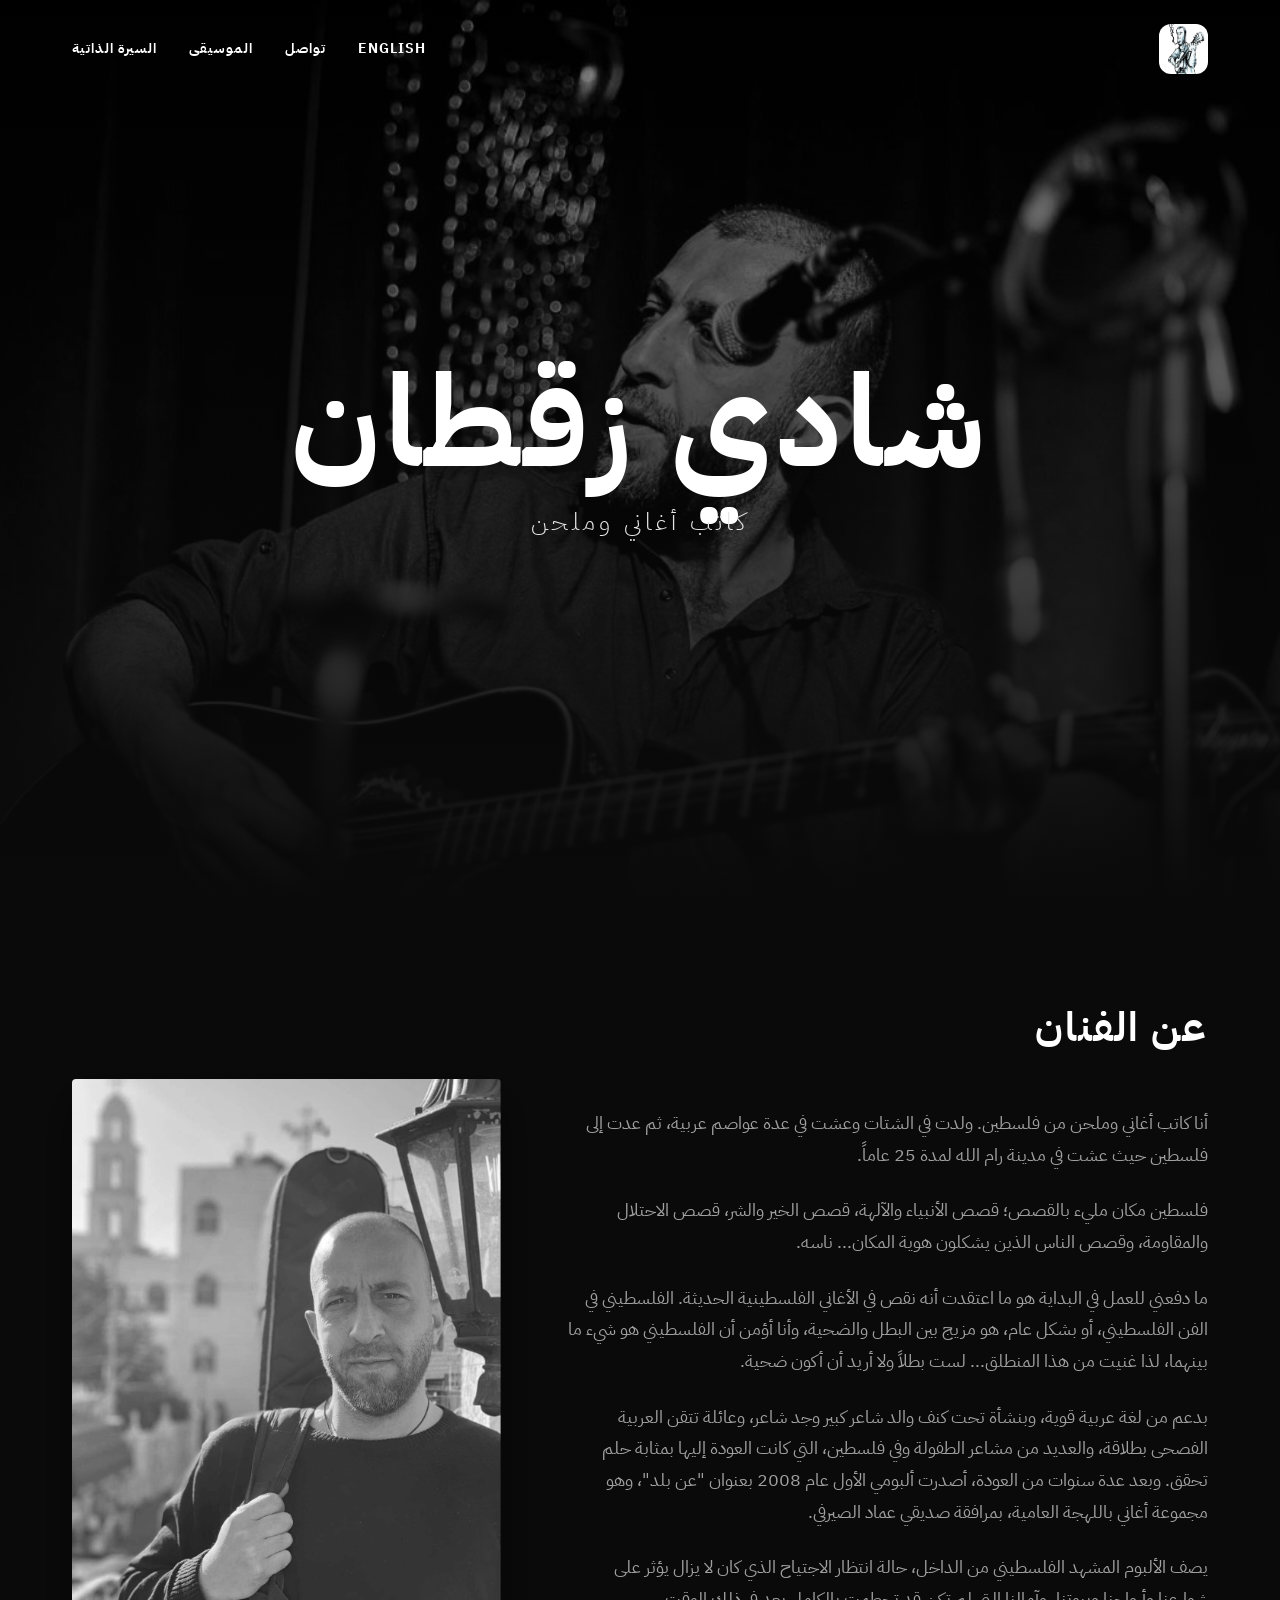
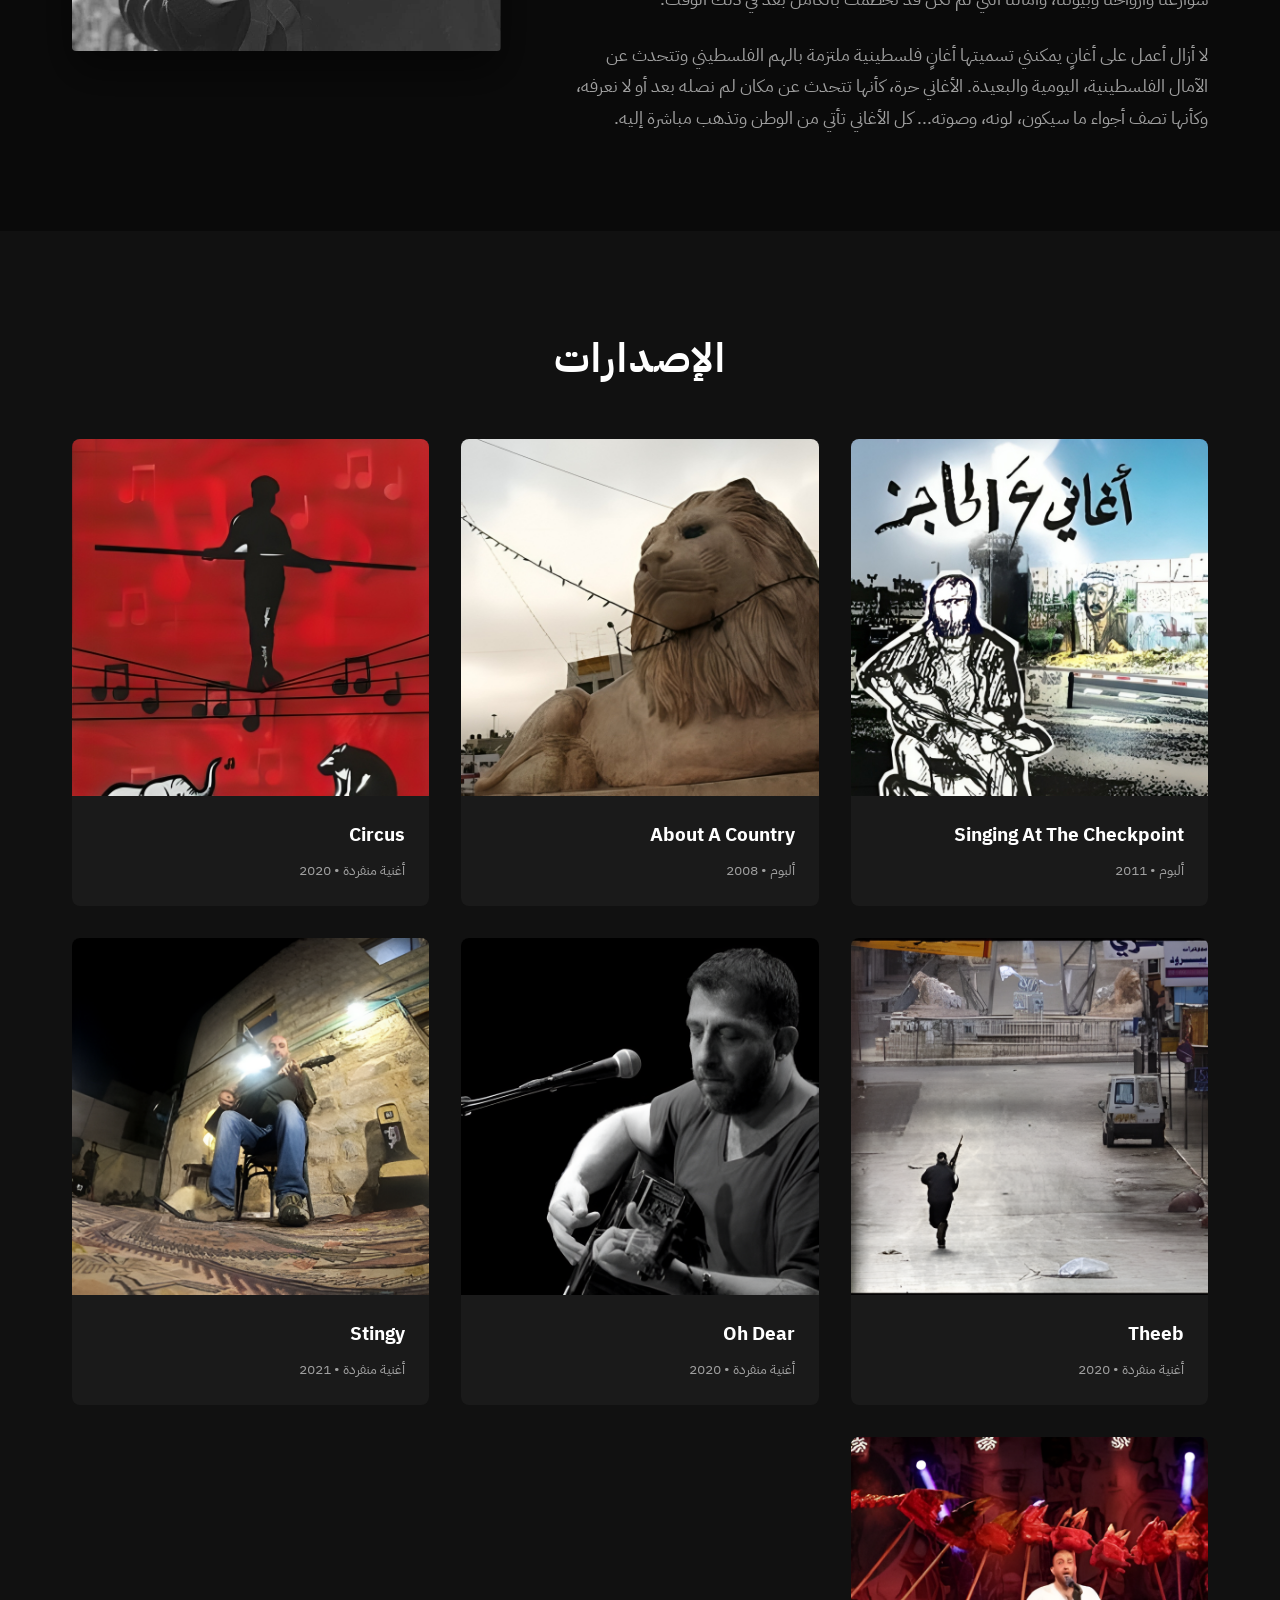
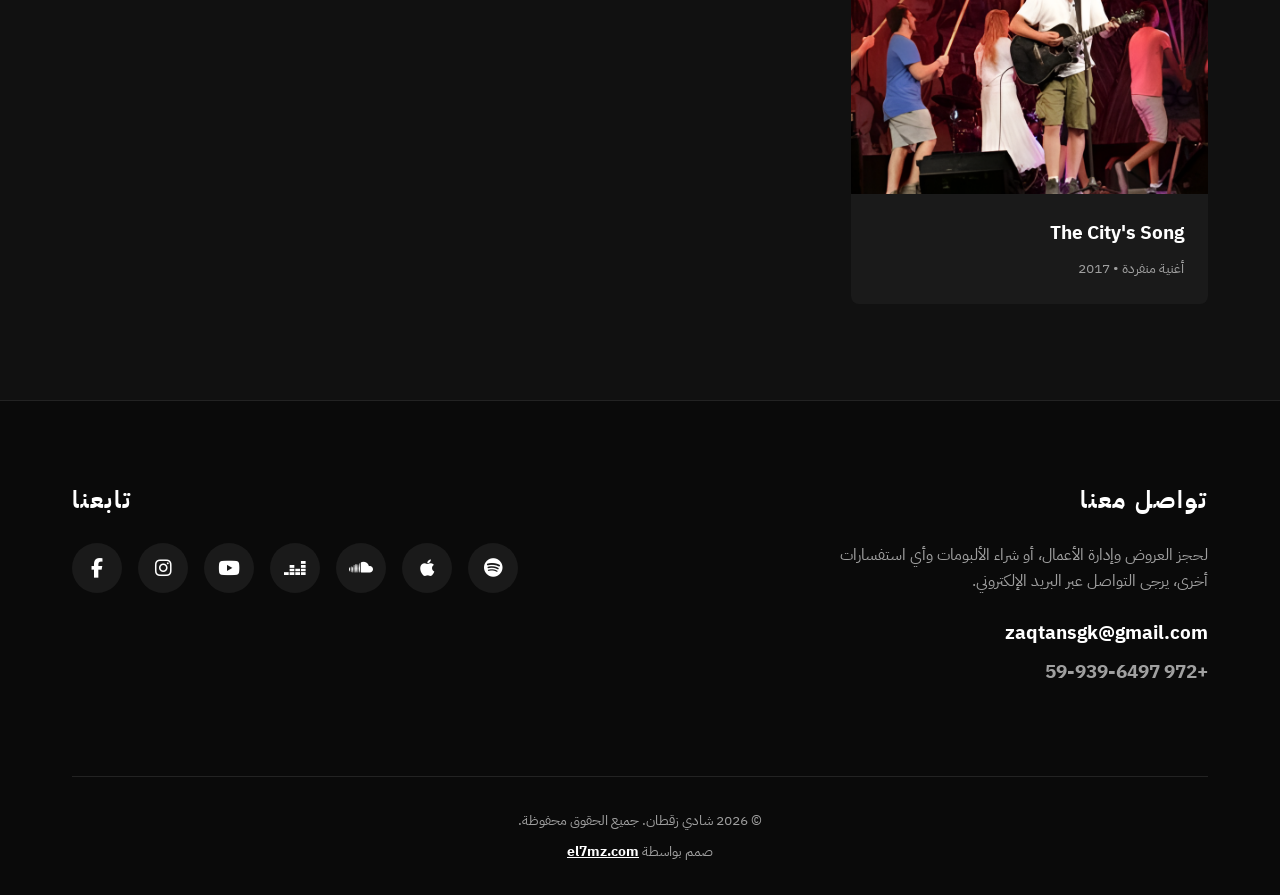
==== ar.html @ 6b315219 "Added bilingual support (Arabic/English) and RTL layout" ====
<!DOCTYPE html>
<html lang="ar" dir="rtl">
<head>
    <meta charset="UTF-8">
    <meta name="viewport" content="width=device-width, initial-scale=1.0">
    <title>شادي زقطان | الموقع الرسمي</title>
    <meta name="description" content="الموقع الرسمي للفنان شادي زقطان، كاتب أغاني وملحن فلسطيني.">
    <link rel="icon" href="./assets/faveicon.png" type="image/png">
    <link rel="stylesheet" href="./styles.css">
    <link rel="preconnect" href="https://fonts.googleapis.com">
    <link rel="preconnect" href="https://fonts.gstatic.com" crossorigin>
    <link href="https://fonts.googleapis.com/css2?family=Inter:wght@300;400;700;900&family=IBM+Plex+Sans+Arabic:wght@300;400;700&display=swap" rel="stylesheet">
    <!-- Font Awesome for Icons -->
    <link rel="stylesheet" href="https://cdnjs.cloudflare.com/ajax/libs/font-awesome/6.4.0/css/all.min.css">
</head>
<body>

    <!-- Header Navigation -->
    <header class="navbar">
        <div class="container nav-container">
            <a href="#" class="logo-link">
                <img src="./assets/Logo.png" alt="Shadi Zaqtan Logo" class="nav-logo">
            </a>
            <nav class="nav-links">
                <a href="#about">السيرة الذاتية</a>
                <a href="#music">الموسيقى</a>
                <a href="#contact">تواصل</a>
                <a href="./index.html" class="lang-switch">English</a>
            </nav>
        </div>
    </header>

    <!-- Hero Section -->
    <section class="hero" id="home">
        <div class="hero-overlay"></div>
        <div class="hero-content">
            <h1 class="hero-title animate-up">شادي زقطان</h1>
            <p class="hero-subtitle animate-up delay-1">كاتب أغاني وملحن</p>
        </div>
    </section>

    <!-- About Section -->
    <section class="about section" id="about">
        <div class="container">
            <div class="about-grid">
                <div class="about-image animate-fade">
                    <img src="./assets/portrate.jpg" alt="Shadi Zaqtan Portrait">
                </div>
                <div class="about-text animate-fade delay-1">
                    <h2 class="section-title">عن الفنان</h2>
                    <div class="bio-content">
                        <p>أنا كاتب أغاني وملحن من فلسطين. ولدت في الشتات وعشت في عدة عواصم عربية، ثم عدت إلى فلسطين حيث عشت في مدينة رام الله لمدة 25 عاماً.</p>
                        
                        <p>فلسطين مكان مليء بالقصص؛ قصص الأنبياء والآلهة، قصص الخير والشر، قصص الاحتلال والمقاومة، وقصص الناس الذين يشكلون هوية المكان... ناسه.</p>
                        
                        <p>ما دفعني للعمل في البداية هو ما اعتقدت أنه نقص في الأغاني الفلسطينية الحديثة. الفلسطيني في الفن الفلسطيني، أو بشكل عام، هو مزيج بين البطل والضحية، وأنا أؤمن أن الفلسطيني هو شيء ما بينهما، لذا غنيت من هذا المنطلق... لست بطلاً ولا أريد أن أكون ضحية.</p>
                        
                        <p>بدعم من لغة عربية قوية، وبنشأة تحت كنف والد شاعر كبير وجد شاعر، وعائلة تتقن العربية الفصحى بطلاقة، والعديد من مشاعر الطفولة وفي فلسطين، التي كانت العودة إليها بمثابة حلم تحقق. وبعد عدة سنوات من العودة، أصدرت ألبومي الأول عام 2008 بعنوان "عن بلد"، وهو مجموعة أغاني باللهجة العامية، بمرافقة صديقي عماد الصيرفي.</p>
                        
                        <p>يصف الألبوم المشهد الفلسطيني من الداخل، حالة انتظار الاجتياح الذي كان لا يزال يؤثر على شوارعنا وأرواحنا وبيوتنا، وآمالنا التي لم تكن قد تحطمت بالكامل بعد في ذلك الوقت.</p>
                        
                        <p>لا أزال أعمل على أغانٍ يمكنني تسميتها أغانٍ فلسطينية ملتزمة بالهم الفلسطيني وتتحدث عن الآمال الفلسطينية، اليومية والبعيدة. الأغاني حرة، كأنها تتحدث عن مكان لم نصله بعد أو لا نعرفه، وكأنها تصف أجواء ما سيكون، لونه، وصوته... كل الأغاني تأتي من الوطن وتذهب مباشرة إليه.</p>
                    </div>
                </div>
            </div>
        </div>
    </section>

    <!-- Music/Releases Section -->
    <section class="music section" id="music">
        <div class="container">
            <h2 class="section-title text-center animate-up">الإصدارات</h2>
            <div class="music-grid">
                
                <a href="https://open.spotify.com/album/7fcYXe69lw2JQvaqy0F3Nl" target="_blank" class="music-card animate-fade">
                    <div class="music-img-wrapper">
                        <img src="./assets/portfolio/1.png" alt="Singing At The Checkpoint">
                        <div class="music-hover"><i class="fa-brands fa-spotify"></i> استمع الآن</div>
                    </div>
                    <div class="music-info">
                        <h3>Singing At The Checkpoint</h3>
                        <p>ألبوم • 2011</p>
                    </div>
                </a>

                <a href="https://open.spotify.com/album/6dOPuN7if0WUyAfVEyD42e" target="_blank" class="music-card animate-fade">
                    <div class="music-img-wrapper">
                        <img src="./assets/portfolio/2.png" alt="About A Country">
                        <div class="music-hover"><i class="fa-brands fa-spotify"></i> استمع الآن</div>
                    </div>
                    <div class="music-info">
                        <h3>About A Country</h3>
                        <p>ألبوم • 2008</p>
                    </div>
                </a>

                <a href="https://open.spotify.com/album/09Yu0J5TY5kTnQKRHx3dSN" target="_blank" class="music-card animate-fade">
                    <div class="music-img-wrapper">
                        <img src="./assets/portfolio/3.png" alt="Circus">
                        <div class="music-hover"><i class="fa-brands fa-spotify"></i> استمع الآن</div>
                    </div>
                    <div class="music-info">
                        <h3>Circus</h3>
                        <p>أغنية منفردة • 2020</p>
                    </div>
                </a>

                <a href="https://open.spotify.com/album/1H0SWFcGEuc3KueyuD40D2" target="_blank" class="music-card animate-fade">
                    <div class="music-img-wrapper">
                        <img src="./assets/portfolio/4.png" alt="Theeb">
                        <div class="music-hover"><i class="fa-brands fa-spotify"></i> استمع الآن</div>
                    </div>
                    <div class="music-info">
                        <h3>Theeb</h3>
                        <p>أغنية منفردة • 2020</p>
                    </div>
                </a>

                <a href="https://open.spotify.com/album/4wZ1WTVVWfdAgN3WLMEc21" target="_blank" class="music-card animate-fade">
                    <div class="music-img-wrapper">
                        <img src="./assets/portfolio/5.png" alt="Oh Dear">
                        <div class="music-hover"><i class="fa-brands fa-spotify"></i> استمع الآن</div>
                    </div>
                    <div class="music-info">
                        <h3>Oh Dear</h3>
                        <p>أغنية منفردة • 2020</p>
                    </div>
                </a>

                <a href="https://open.spotify.com/album/67RVqdQgzblC2nTJIr34MA" target="_blank" class="music-card animate-fade">
                    <div class="music-img-wrapper">
                        <img src="./assets/portfolio/6.png" alt="Stingy">
                        <div class="music-hover"><i class="fa-brands fa-spotify"></i> استمع الآن</div>
                    </div>
                    <div class="music-info">
                        <h3>Stingy</h3>
                        <p>أغنية منفردة • 2021</p>
                    </div>
                </a>

                <a href="https://open.spotify.com/album/59UzP2gj1UWbbQvWpWOaKb" target="_blank" class="music-card animate-fade">
                    <div class="music-img-wrapper">
                        <img src="./assets/portfolio/7.png" alt="The City's Song">
                        <div class="music-hover"><i class="fa-brands fa-spotify"></i> استمع الآن</div>
                    </div>
                    <div class="music-info">
                        <h3>The City's Song</h3>
                        <p>أغنية منفردة • 2017</p>
                    </div>
                </a>

            </div>
        </div>
    </section>

    <!-- Footer / Contact Section -->
    <footer class="footer" id="contact">
        <div class="container">
            <div class="footer-grid">
                <div class="footer-contact">
                    <h2 class="footer-title">تواصل معنا</h2>
                    <p>لحجز العروض وإدارة الأعمال، أو شراء الألبومات وأي استفسارات أخرى، يرجى التواصل عبر البريد الإلكتروني.</p>
                    <a href="mailto:zaqtansgk@gmail.com" class="contact-email">zaqtansgk@gmail.com</a>
                    <p class="contact-phone">+972 59-939-6497</p>
                </div>
                
                <div class="footer-socials">
                    <h2 class="footer-title">تابعنا</h2>
                    <div class="social-icons">
                        <a href="https://open.spotify.com/artist/5HRVCmuBf5fJhNsuxho0Uj" target="_blank" aria-label="Spotify"><i class="fa-brands fa-spotify"></i></a>
                        <a href="https://music.apple.com/us/artist/shadi-zaqtan/896321688" target="_blank" aria-label="Apple Music"><i class="fa-brands fa-apple"></i></a>
                        <a href="https://m.soundcloud.com/shadi-zaqtan" target="_blank" aria-label="SoundCloud"><i class="fa-brands fa-soundcloud"></i></a>
                        <a href="https://www.deezer.com/en/artist/6067620?deferredFl=1&utm_campaign=artist&utm_source=google&utm_medium=organic" target="_blank" aria-label="Deezer"><i class="fa-brands fa-deezer"></i></a>
                        <a href="https://m.youtube.com/channel/UCmAO1Vs4tAex6heMWyK3Bww" target="_blank" aria-label="YouTube"><i class="fa-brands fa-youtube"></i></a>
                        <a href="https://www.instgram.com/shadizaqtan" target="_blank" aria-label="Instagram"><i class="fa-brands fa-instagram"></i></a>
                        <a href="https://www.facebook.com/zaqtans" target="_blank" aria-label="Facebook"><i class="fa-brands fa-facebook-f"></i></a>
                    </div>
                </div>
            </div>
            
            <div class="footer-bottom">
                <p>&copy; <script>document.write(new Date().getFullYear())</script> شادي زقطان. جميع الحقوق محفوظة.</p>
                <p>صمم بواسطة <a href="https://el7mz.com" target="_blank" class="el7mz-link">el7mz.com</a></p>
            </div>
        </div>
    </footer>

    <script>
        // Simple Intersection Observer for scroll animations
        const observerOptions = {
            root: null,
            rootMargin: '0px',
            threshold: 0.1
        };

        const observer = new IntersectionObserver((entries, observer) => {
            entries.forEach(entry => {
                if (entry.isIntersecting) {
                    entry.target.classList.add('visible');
                    observer.unobserve(entry.target);
                }
            });
        }, observerOptions);

        document.querySelectorAll('.animate-up, .animate-fade').forEach((el) => {
            observer.observe(el);
        });

        // Add scrolled class to navbar
        window.addEventListener('scroll', () => {
            const nav = document.querySelector('.navbar');
            if (window.scrollY > 50) {
                nav.classList.add('scrolled');
            } else {
                nav.classList.remove('scrolled');
            }
        });
    </script>
</body>
</html>
---- styles.css ----
/* Variables */
:root {
    --bg-color: #0a0a0a;
    --text-color: #ffffff;
    --text-muted: #a0a0a0;
    --accent-color: #e5e5e5;
    --font-main: 'Inter', sans-serif;
    --transition: all 0.3s cubic-bezier(0.25, 0.46, 0.45, 0.94);
}

/* Reset */
* {
    margin: 0;
    padding: 0;
    box-sizing: border-box;
}

html {
    scroll-behavior: smooth;
}

body {
    background-color: var(--bg-color);
    color: var(--text-color);
    font-family: var(--font-main);
    line-height: 1.6;
    overflow-x: hidden;
}

a {
    color: inherit;
    text-decoration: none;
    transition: var(--transition);
}

img {
    max-width: 100%;
    height: auto;
    display: block;
}

.container {
    max-width: 1200px;
    margin: 0 auto;
    padding: 0 2rem;
}

.section {
    padding: 6rem 0;
}

.section-title {
    font-size: 2.5rem;
    font-weight: 900;
    letter-spacing: 2px;
    margin-bottom: 3rem;
    text-transform: uppercase;
    position: relative;
    display: inline-block;
}

.text-center {
    text-align: center;
    display: block;
}

/* Navbar */
.navbar {
    position: fixed;
    top: 0;
    left: 0;
    width: 100%;
    padding: 1.5rem 0;
    z-index: 1000;
    transition: var(--transition);
}

.navbar.scrolled {
    background-color: rgba(10, 10, 10, 0.95);
    backdrop-filter: blur(10px);
    padding: 1rem 0;
    border-bottom: 1px solid rgba(255, 255, 255, 0.1);
}

.nav-container {
    display: flex;
    justify-content: space-between;
    align-items: center;
}

.nav-logo {
    height: 50px;
    width: auto;
    border-radius: 12px; /* curved corners per user request */
    object-fit: cover;
    transition: var(--transition);
}

.nav-logo:hover {
    transform: scale(1.05);
}

.nav-links {
    display: flex;
    gap: 2rem;
}

.nav-links a {
    font-size: 0.9rem;
    font-weight: 700;
    text-transform: uppercase;
    letter-spacing: 1px;
    position: relative;
}

.nav-links a::after {
    content: '';
    position: absolute;
    bottom: -5px;
    left: 0;
    width: 0;
    height: 2px;
    background-color: var(--text-color);
    transition: var(--transition);
}

.nav-links a:hover::after {
    width: 100%;
}

/* Hero Section */
.hero {
    height: 100vh;
    min-height: 600px;
    position: relative;
    display: flex;
    align-items: center;
    justify-content: center;
    text-align: center;
    background-image: url('./assets/Hero.jpg');
    background-size: cover;
    background-position: center;
    background-attachment: fixed;
}

.hero-overlay {
    position: absolute;
    top: 0;
    left: 0;
    width: 100%;
    height: 100%;
    background: linear-gradient(to bottom, rgba(0,0,0,0.4) 0%, rgba(10,10,10,1) 100%);
}

.hero-content {
    position: relative;
    z-index: 1;
    padding: 0 1rem;
}

.hero-title {
    font-size: clamp(3rem, 10vw, 8rem);
    font-weight: 900;
    line-height: 1;
    letter-spacing: 5px;
    margin-bottom: 1rem;
    text-transform: uppercase;
}

.hero-subtitle {
    font-size: clamp(1rem, 2vw, 1.5rem);
    font-weight: 300;
    letter-spacing: 4px;
    color: var(--accent-color);
    text-transform: uppercase;
}

/* About Section */
.about-grid {
    display: grid;
    grid-template-columns: 1fr 1.5fr;
    gap: 4rem;
    align-items: center;
}

.about-image img {
    border-radius: 4px;
    filter: grayscale(100%);
    transition: var(--transition);
    box-shadow: 0 20px 40px rgba(0,0,0,0.5);
}

.about-image:hover img {
    filter: grayscale(0%);
    transform: translateY(-10px);
}

.bio-content p {
    color: var(--text-muted);
    margin-bottom: 1.5rem;
    font-size: 1.1rem;
    line-height: 1.8;
}

.bio-content p:last-child {
    margin-bottom: 0;
}

/* Music Section */
.music {
    background-color: #111;
}

.music-grid {
    display: grid;
    grid-template-columns: repeat(auto-fill, minmax(280px, 1fr));
    gap: 2rem;
}

.music-card {
    display: block;
    background: #1a1a1a;
    border-radius: 8px;
    overflow: hidden;
    transition: var(--transition);
}

.music-card:hover {
    transform: translateY(-10px);
    box-shadow: 0 15px 30px rgba(0,0,0,0.5);
}

.music-img-wrapper {
    position: relative;
    overflow: hidden;
    aspect-ratio: 1 / 1;
}

.music-img-wrapper img {
    width: 100%;
    height: 100%;
    object-fit: cover;
    transition: transform 0.5s ease;
}

.music-card:hover .music-img-wrapper img {
    transform: scale(1.05);
}

.music-hover {
    position: absolute;
    top: 0;
    left: 0;
    width: 100%;
    height: 100%;
    background: rgba(0,0,0,0.7);
    display: flex;
    align-items: center;
    justify-content: center;
    gap: 0.5rem;
    font-size: 1.2rem;
    font-weight: 700;
    opacity: 0;
    transition: var(--transition);
}

.music-card:hover .music-hover {
    opacity: 1;
}

.music-info {
    padding: 1.5rem;
}

.music-info h3 {
    font-size: 1.2rem;
    margin-bottom: 0.5rem;
    font-weight: 700;
}

.music-info p {
    color: var(--text-muted);
    font-size: 0.9rem;
}

/* Footer Section */
.footer {
    padding: 5rem 0 2rem;
    border-top: 1px solid rgba(255,255,255,0.1);
}

.footer-grid {
    display: grid;
    grid-template-columns: 1fr 1fr;
    gap: 4rem;
    margin-bottom: 4rem;
}

.footer-title {
    font-size: 1.5rem;
    font-weight: 900;
    letter-spacing: 2px;
    margin-bottom: 1.5rem;
}

.footer-contact p {
    color: var(--text-muted);
    margin-bottom: 1.5rem;
    max-width: 400px;
}

.contact-email, .contact-phone {
    display: block;
    font-size: 1.2rem;
    font-weight: 700;
    margin-bottom: 0.5rem;
}

.contact-email:hover {
    color: var(--text-muted);
}

.social-icons {
    display: flex;
    flex-wrap: wrap;
    gap: 1rem;
}

.social-icons a {
    display: flex;
    align-items: center;
    justify-content: center;
    width: 50px;
    height: 50px;
    background: #1a1a1a;
    border-radius: 50%;
    font-size: 1.2rem;
    transition: var(--transition);
}

.social-icons a:hover {
    background: var(--text-color);
    color: var(--bg-color);
    transform: translateY(-5px);
}

.footer-bottom {
    text-align: center;
    padding-top: 2rem;
    border-top: 1px solid rgba(255,255,255,0.1);
    color: var(--text-muted);
    font-size: 0.9rem;
    display: flex;
    flex-direction: column;
    gap: 0.5rem;
}

.el7mz-link {
    color: var(--text-color);
    font-weight: 700;
    text-decoration: underline;
}

.el7mz-link:hover {
    color: var(--text-muted);
}

/* RTL Support */
html[dir="rtl"] {
    --font-main: 'IBM Plex Sans Arabic', 'Inter', sans-serif;
}

html[dir="rtl"] .nav-links {
    flex-direction: row-reverse;
}

html[dir="rtl"] .about-grid {
    grid-template-columns: 1.5fr 1fr;
}

html[dir="rtl"] .about-text {
    text-align: right;
}

html[dir="rtl"] .about-image {
    order: 2;
}

html[dir="rtl"] .footer-contact,
html[dir="rtl"] .footer-socials {
    text-align: right;
}

html[dir="rtl"] .footer-socials {
    display: flex;
    flex-direction: column;
    align-items: flex-end;
}

html[dir="rtl"] .section-title::after {
    left: auto;
    right: 0;
}

/* Animations */
.animate-up {
    opacity: 0;
    transform: translateY(30px);
    transition: opacity 0.8s ease, transform 0.8s ease;
}

.animate-up.visible {
    opacity: 1;
    transform: translateY(0);
}

.animate-fade {
    opacity: 0;
    transition: opacity 1s ease;
}

.animate-fade.visible {
    opacity: 1;
}

.delay-1 {
    transition-delay: 0.2s;
}

/* Responsive */
@media (max-width: 900px) {
    .about-grid, .footer-grid {
        grid-template-columns: 1fr;
    }
    
    html[dir="rtl"] .about-grid {
        grid-template-columns: 1fr;
    }

    .about-image {
        max-width: 400px;
        margin: 0 auto;
    }

    html[dir="rtl"] .about-image {
        order: 0;
    }
}

@media (max-width: 600px) {
    .nav-links {
        display: none; /* simple mobile fallback: hide links or implement hamburger */
    }
    
    .section {
        padding: 4rem 0;
    }
}
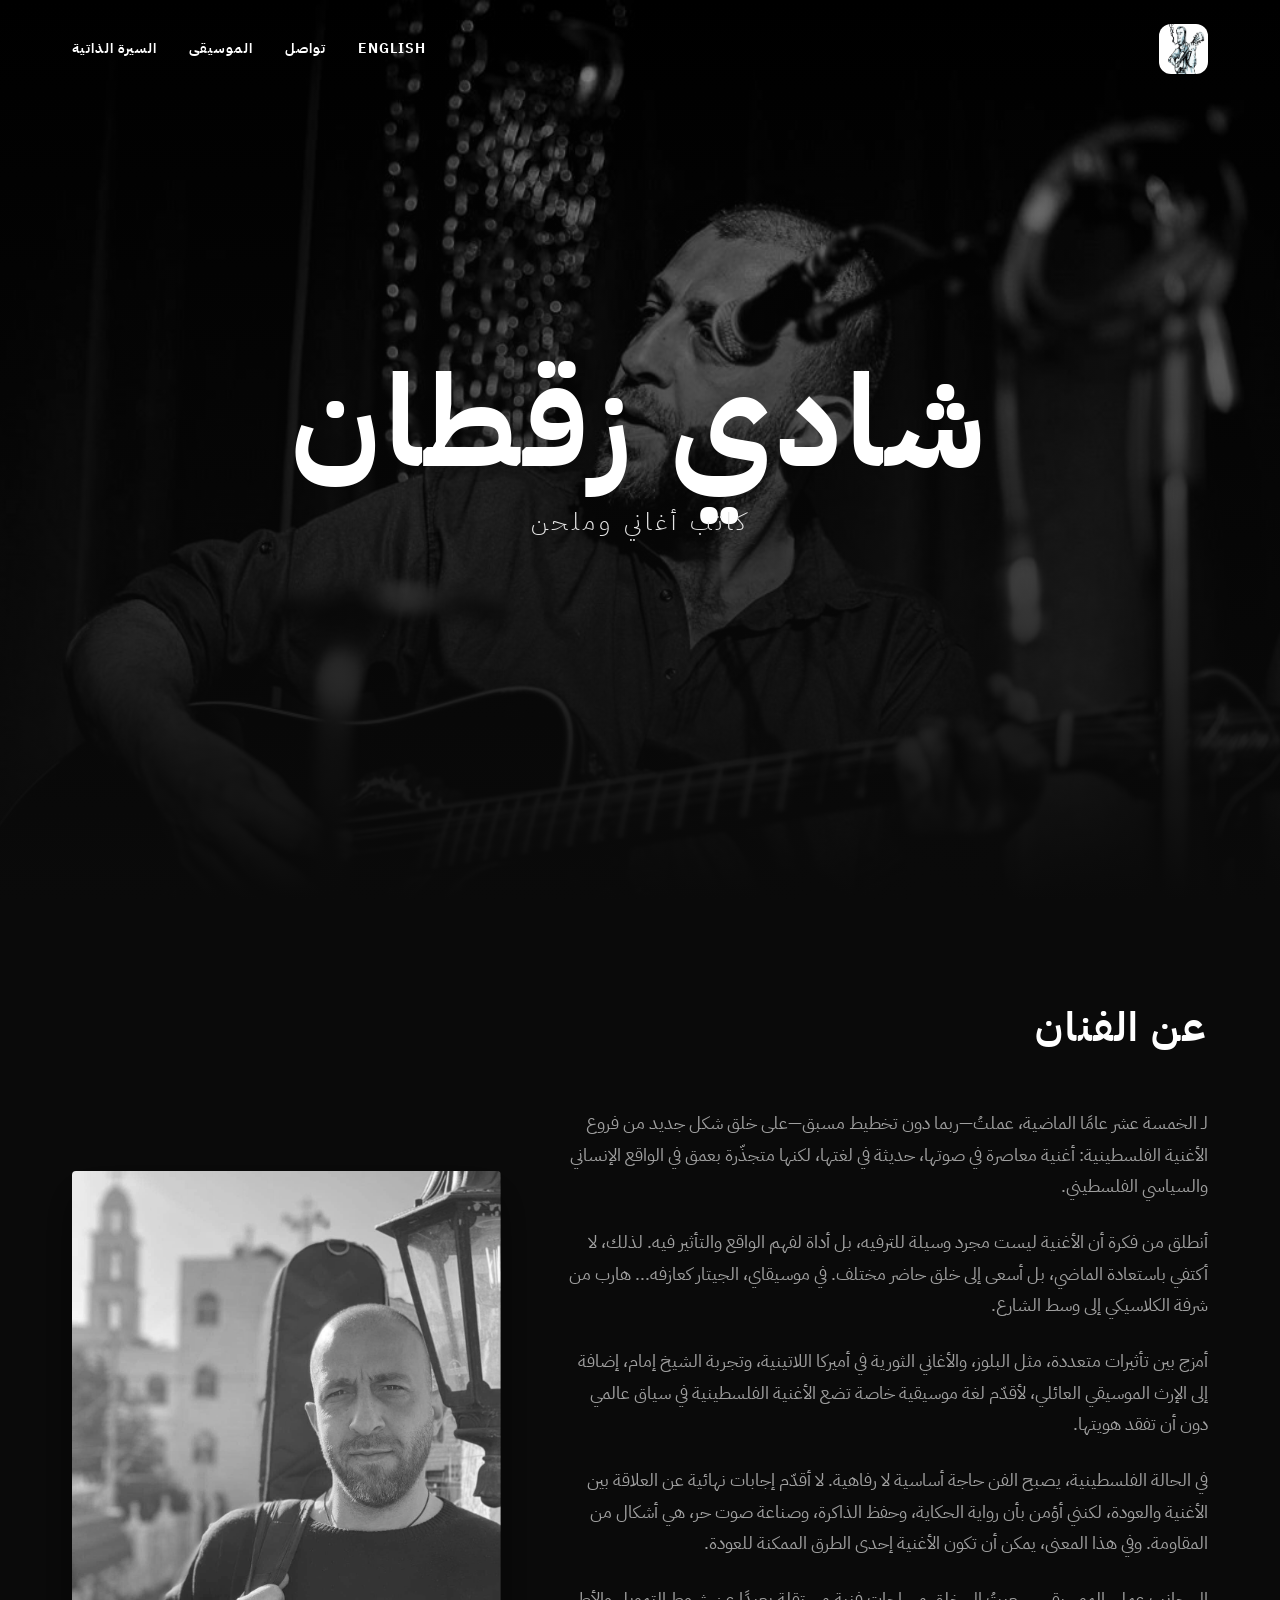
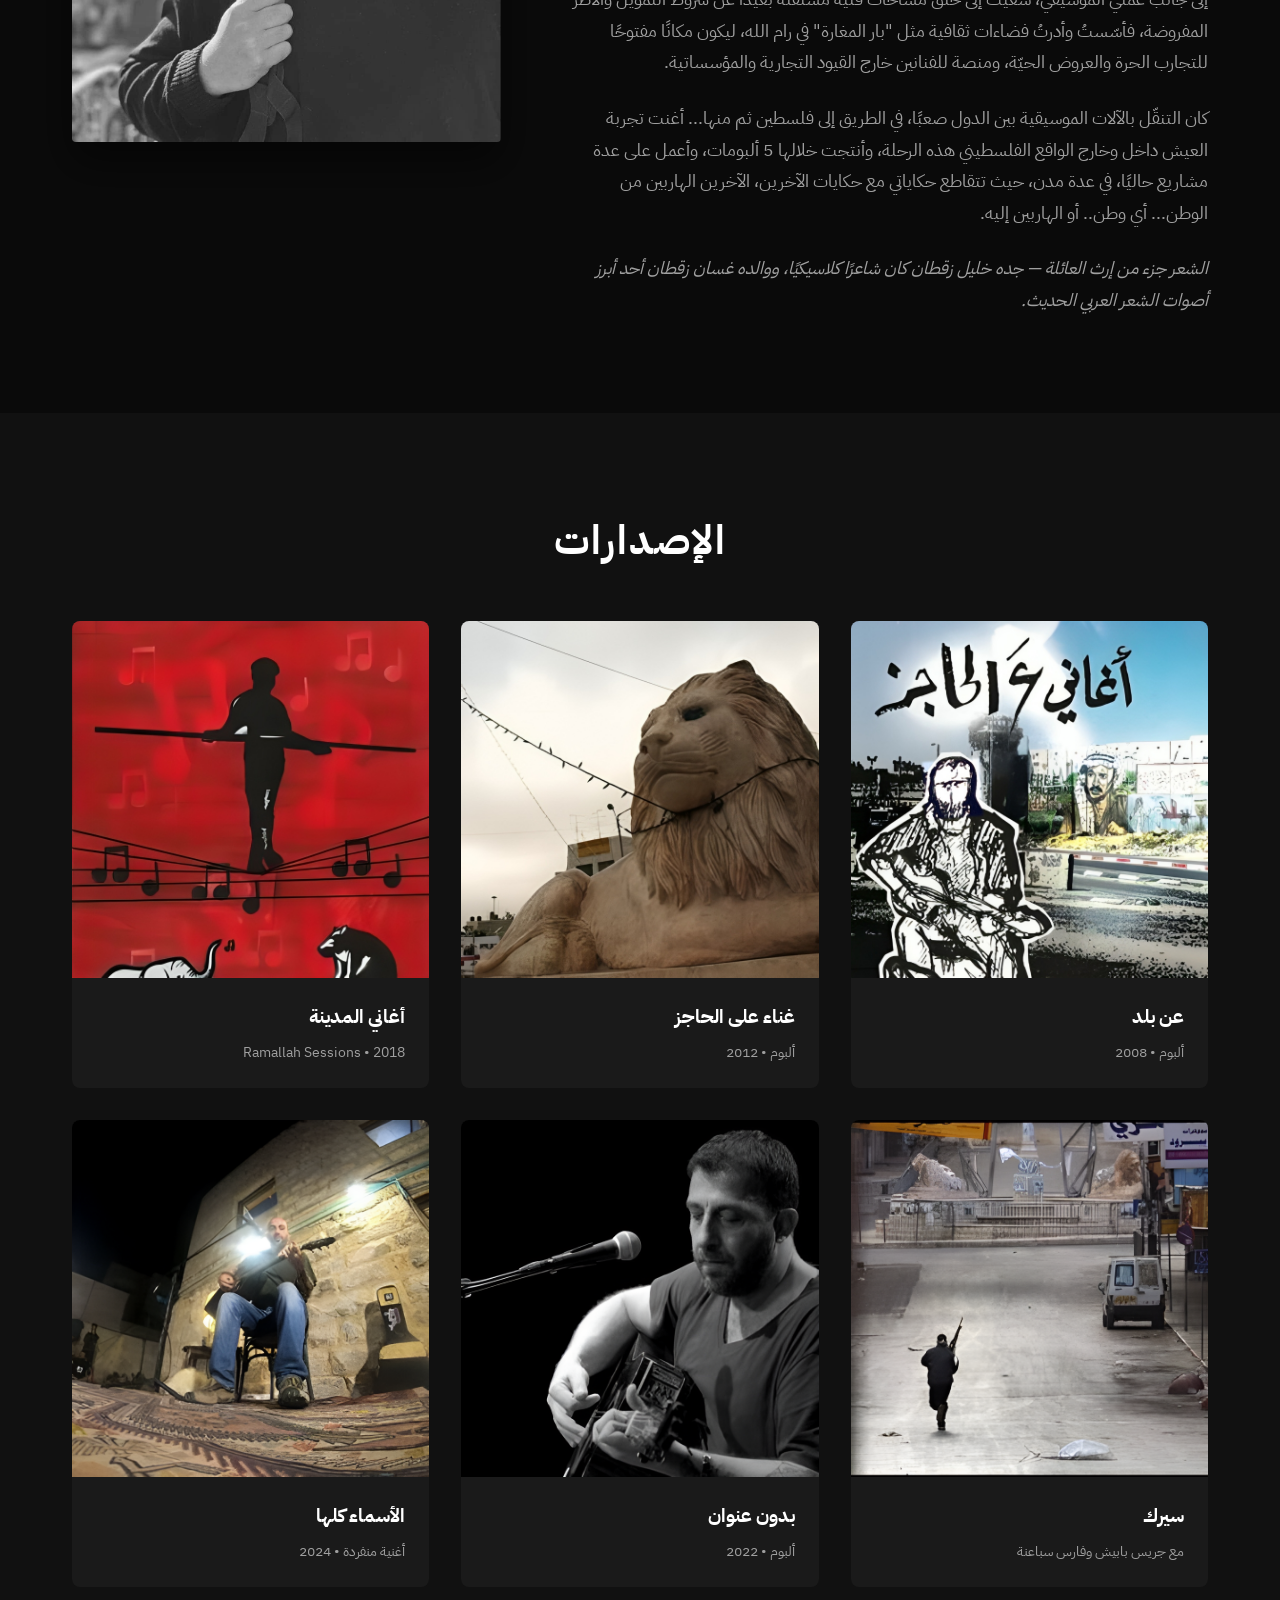
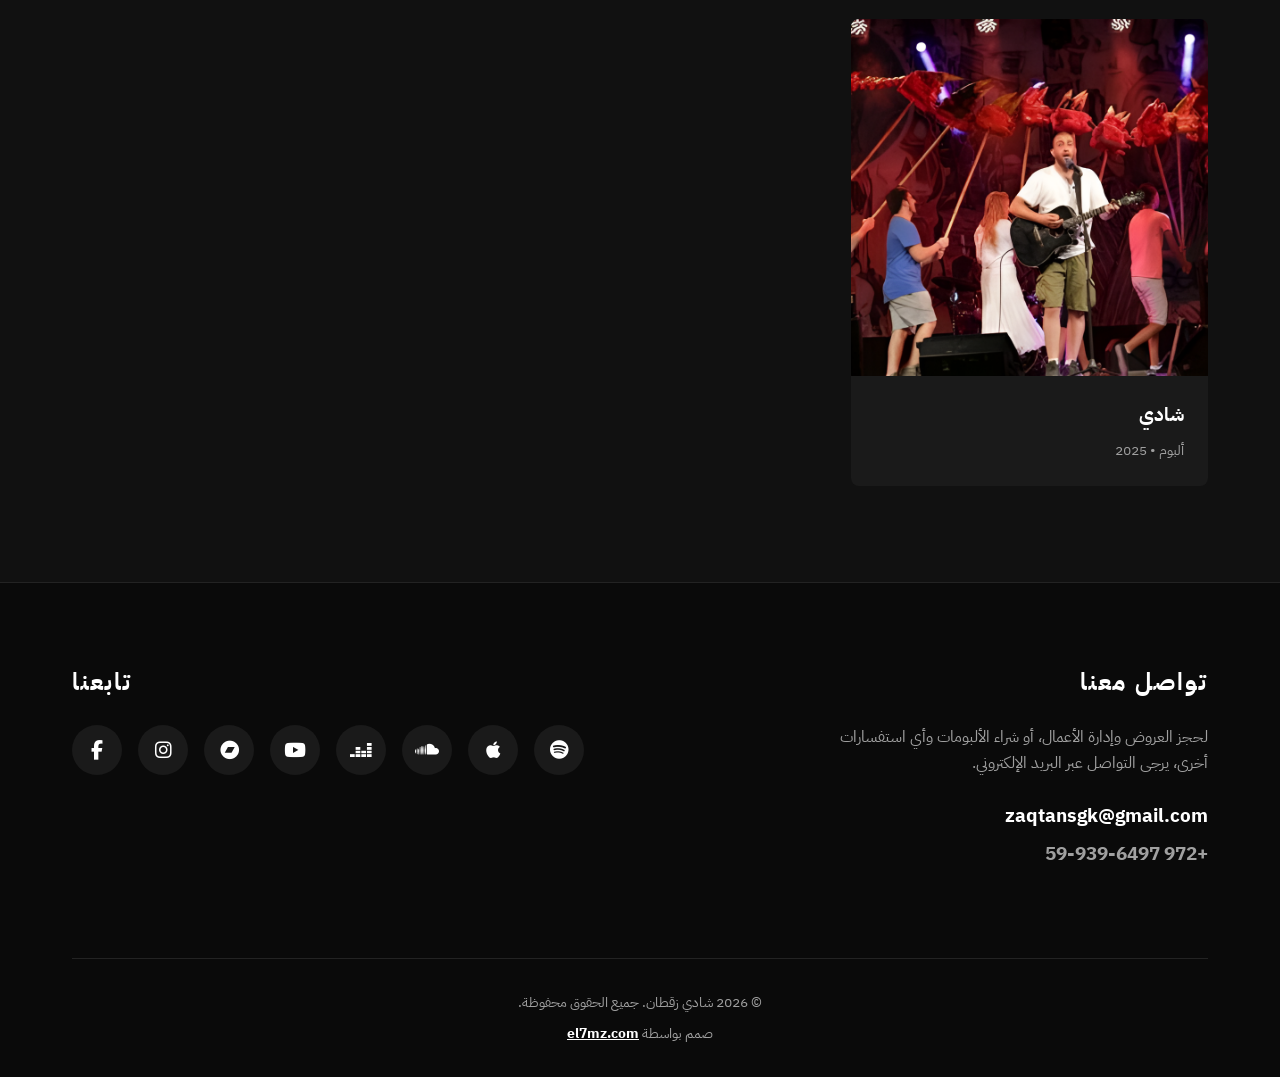
==== commit a71a06cc: "Update bio, discography and social links from latest press kit" ====
--- a/ar.html
+++ b/ar.html
@@ -49,17 +49,19 @@
                 <div class="about-text animate-fade delay-1">
                     <h2 class="section-title">عن الفنان</h2>
                     <div class="bio-content">
-                        <p>أنا كاتب أغاني وملحن من فلسطين. ولدت في الشتات وعشت في عدة عواصم عربية، ثم عدت إلى فلسطين حيث عشت في مدينة رام الله لمدة 25 عاماً.</p>
-                        
-                        <p>فلسطين مكان مليء بالقصص؛ قصص الأنبياء والآلهة، قصص الخير والشر، قصص الاحتلال والمقاومة، وقصص الناس الذين يشكلون هوية المكان... ناسه.</p>
-                        
-                        <p>ما دفعني للعمل في البداية هو ما اعتقدت أنه نقص في الأغاني الفلسطينية الحديثة. الفلسطيني في الفن الفلسطيني، أو بشكل عام، هو مزيج بين البطل والضحية، وأنا أؤمن أن الفلسطيني هو شيء ما بينهما، لذا غنيت من هذا المنطلق... لست بطلاً ولا أريد أن أكون ضحية.</p>
-                        
-                        <p>بدعم من لغة عربية قوية، وبنشأة تحت كنف والد شاعر كبير وجد شاعر، وعائلة تتقن العربية الفصحى بطلاقة، والعديد من مشاعر الطفولة وفي فلسطين، التي كانت العودة إليها بمثابة حلم تحقق. وبعد عدة سنوات من العودة، أصدرت ألبومي الأول عام 2008 بعنوان "عن بلد"، وهو مجموعة أغاني باللهجة العامية، بمرافقة صديقي عماد الصيرفي.</p>
-                        
-                        <p>يصف الألبوم المشهد الفلسطيني من الداخل، حالة انتظار الاجتياح الذي كان لا يزال يؤثر على شوارعنا وأرواحنا وبيوتنا، وآمالنا التي لم تكن قد تحطمت بالكامل بعد في ذلك الوقت.</p>
-                        
-                        <p>لا أزال أعمل على أغانٍ يمكنني تسميتها أغانٍ فلسطينية ملتزمة بالهم الفلسطيني وتتحدث عن الآمال الفلسطينية، اليومية والبعيدة. الأغاني حرة، كأنها تتحدث عن مكان لم نصله بعد أو لا نعرفه، وكأنها تصف أجواء ما سيكون، لونه، وصوته... كل الأغاني تأتي من الوطن وتذهب مباشرة إليه.</p>
+                        <p>لـ الخمسة عشر عامًا الماضية، عملتُ—ربما دون تخطيط مسبق—على خلق شكل جديد من فروع الأغنية الفلسطينية: أغنية معاصرة في صوتها، حديثة في لغتها، لكنها متجذّرة بعمق في الواقع الإنساني والسياسي الفلسطيني.</p>
+
+                        <p>أنطلق من فكرة أن الأغنية ليست مجرد وسيلة للترفيه، بل أداة لفهم الواقع والتأثير فيه. لذلك، لا أكتفي باستعادة الماضي، بل أسعى إلى خلق حاضر مختلف. في موسيقاي، الجيتار كعازفه... هارب من شرفة الكلاسيكي إلى وسط الشارع.</p>
+
+                        <p>أمزج بين تأثيرات متعددة، مثل البلوز، والأغاني الثورية في أميركا اللاتينية، وتجربة الشيخ إمام، إضافة إلى الإرث الموسيقي العائلي، لأقدّم لغة موسيقية خاصة تضع الأغنية الفلسطينية في سياق عالمي دون أن تفقد هويتها.</p>
+
+                        <p>في الحالة الفلسطينية، يصبح الفن حاجة أساسية لا رفاهية. لا أقدّم إجابات نهائية عن العلاقة بين الأغنية والعودة، لكنني أؤمن بأن رواية الحكاية، وحفظ الذاكرة، وصناعة صوت حر، هي أشكال من المقاومة. وفي هذا المعنى، يمكن أن تكون الأغنية إحدى الطرق الممكنة للعودة.</p>
+
+                        <p>إلى جانب عملي الموسيقي، سعيتُ إلى خلق مساحات فنية مستقلة بعيدًا عن شروط التمويل والأطر المفروضة، فأسّستُ وأدرتُ فضاءات ثقافية مثل "بار المغارة" في رام الله، ليكون مكانًا مفتوحًا للتجارب الحرة والعروض الحيّة، ومنصة للفنانين خارج القيود التجارية والمؤسساتية.</p>
+
+                        <p>كان التنقّل بالآلات الموسيقية بين الدول صعبًا، في الطريق إلى فلسطين ثم منها... أغنت تجربة العيش داخل وخارج الواقع الفلسطيني هذه الرحلة، وأنتجت خلالها 5 ألبومات، وأعمل على عدة مشاريع حاليًا، في عدة مدن، حيث تتقاطع حكاياتي مع حكايات الآخرين، الآخرين الهاربين من الوطن... أي وطن.. أو الهاربين إليه.</p>
+
+                        <p><em>الشعر جزء من إرث العائلة — جده خليل زقطان كان شاعرًا كلاسيكيًا، ووالده غسان زقطان أحد أبرز أصوات الشعر العربي الحديث.</em></p>
                     </div>
                 </div>
             </div>
@@ -72,80 +74,80 @@
             <h2 class="section-title text-center animate-up">الإصدارات</h2>
             <div class="music-grid">
                 
-                <a href="https://open.spotify.com/album/7fcYXe69lw2JQvaqy0F3Nl" target="_blank" class="music-card animate-fade">
-                    <div class="music-img-wrapper">
-                        <img src="./assets/portfolio/1.png" alt="Singing At The Checkpoint">
-                        <div class="music-hover"><i class="fa-brands fa-spotify"></i> استمع الآن</div>
-                    </div>
-                    <div class="music-info">
-                        <h3>Singing At The Checkpoint</h3>
-                        <p>ألبوم • 2011</p>
-                    </div>
-                </a>
-
-                <a href="https://open.spotify.com/album/6dOPuN7if0WUyAfVEyD42e" target="_blank" class="music-card animate-fade">
-                    <div class="music-img-wrapper">
-                        <img src="./assets/portfolio/2.png" alt="About A Country">
-                        <div class="music-hover"><i class="fa-brands fa-spotify"></i> استمع الآن</div>
-                    </div>
-                    <div class="music-info">
-                        <h3>About A Country</h3>
+                <a href="https://open.spotify.com/artist/5HRVCmuBf5fJhNsuxho0Uj" target="_blank" class="music-card animate-fade">
+                    <div class="music-img-wrapper">
+                        <img src="./assets/portfolio/1.png" alt="عن بلد">
+                        <div class="music-hover"><i class="fa-brands fa-spotify"></i> استمع الآن</div>
+                    </div>
+                    <div class="music-info">
+                        <h3>عن بلد</h3>
                         <p>ألبوم • 2008</p>
                     </div>
                 </a>
 
-                <a href="https://open.spotify.com/album/09Yu0J5TY5kTnQKRHx3dSN" target="_blank" class="music-card animate-fade">
-                    <div class="music-img-wrapper">
-                        <img src="./assets/portfolio/3.png" alt="Circus">
-                        <div class="music-hover"><i class="fa-brands fa-spotify"></i> استمع الآن</div>
-                    </div>
-                    <div class="music-info">
-                        <h3>Circus</h3>
-                        <p>أغنية منفردة • 2020</p>
-                    </div>
-                </a>
-
-                <a href="https://open.spotify.com/album/1H0SWFcGEuc3KueyuD40D2" target="_blank" class="music-card animate-fade">
-                    <div class="music-img-wrapper">
-                        <img src="./assets/portfolio/4.png" alt="Theeb">
-                        <div class="music-hover"><i class="fa-brands fa-spotify"></i> استمع الآن</div>
-                    </div>
-                    <div class="music-info">
-                        <h3>Theeb</h3>
-                        <p>أغنية منفردة • 2020</p>
-                    </div>
-                </a>
-
-                <a href="https://open.spotify.com/album/4wZ1WTVVWfdAgN3WLMEc21" target="_blank" class="music-card animate-fade">
-                    <div class="music-img-wrapper">
-                        <img src="./assets/portfolio/5.png" alt="Oh Dear">
-                        <div class="music-hover"><i class="fa-brands fa-spotify"></i> استمع الآن</div>
-                    </div>
-                    <div class="music-info">
-                        <h3>Oh Dear</h3>
-                        <p>أغنية منفردة • 2020</p>
-                    </div>
-                </a>
-
-                <a href="https://open.spotify.com/album/67RVqdQgzblC2nTJIr34MA" target="_blank" class="music-card animate-fade">
-                    <div class="music-img-wrapper">
-                        <img src="./assets/portfolio/6.png" alt="Stingy">
-                        <div class="music-hover"><i class="fa-brands fa-spotify"></i> استمع الآن</div>
-                    </div>
-                    <div class="music-info">
-                        <h3>Stingy</h3>
-                        <p>أغنية منفردة • 2021</p>
-                    </div>
-                </a>
-
-                <a href="https://open.spotify.com/album/59UzP2gj1UWbbQvWpWOaKb" target="_blank" class="music-card animate-fade">
-                    <div class="music-img-wrapper">
-                        <img src="./assets/portfolio/7.png" alt="The City's Song">
-                        <div class="music-hover"><i class="fa-brands fa-spotify"></i> استمع الآن</div>
-                    </div>
-                    <div class="music-info">
-                        <h3>The City's Song</h3>
-                        <p>أغنية منفردة • 2017</p>
+                <a href="https://sonichits.com/video/Shadi_Zaqtan/%D8%B0%D9%8A%D8%A8" target="_blank" class="music-card animate-fade">
+                    <div class="music-img-wrapper">
+                        <img src="./assets/portfolio/2.png" alt="غناء على الحاجز">
+                        <div class="music-hover"><i class="fa-brands fa-spotify"></i> استمع الآن</div>
+                    </div>
+                    <div class="music-info">
+                        <h3>غناء على الحاجز</h3>
+                        <p>ألبوم • 2012</p>
+                    </div>
+                </a>
+
+                <a href="https://www.youtube.com/watch?v=eyKIiNdjFb8&list=PLAbE8_4HrNFI&index=2" target="_blank" class="music-card animate-fade">
+                    <div class="music-img-wrapper">
+                        <img src="./assets/portfolio/3.png" alt="أغاني المدينة">
+                        <div class="music-hover"><i class="fa-brands fa-youtube"></i> استمع الآن</div>
+                    </div>
+                    <div class="music-info">
+                        <h3>أغاني المدينة</h3>
+                        <p>Ramallah Sessions • 2018</p>
+                    </div>
+                </a>
+
+                <a href="https://open.spotify.com/artist/5HRVCmuBf5fJhNsuxho0Uj" target="_blank" class="music-card animate-fade">
+                    <div class="music-img-wrapper">
+                        <img src="./assets/portfolio/4.png" alt="سيرك">
+                        <div class="music-hover"><i class="fa-brands fa-spotify"></i> استمع الآن</div>
+                    </div>
+                    <div class="music-info">
+                        <h3>سيرك</h3>
+                        <p>مع جريس بابيش وفارس سباعنة</p>
+                    </div>
+                </a>
+
+                <a href="https://open.spotify.com/artist/5HRVCmuBf5fJhNsuxho0Uj" target="_blank" class="music-card animate-fade">
+                    <div class="music-img-wrapper">
+                        <img src="./assets/portfolio/5.png" alt="بدون عنوان">
+                        <div class="music-hover"><i class="fa-brands fa-spotify"></i> استمع الآن</div>
+                    </div>
+                    <div class="music-info">
+                        <h3>بدون عنوان</h3>
+                        <p>ألبوم • 2022</p>
+                    </div>
+                </a>
+
+                <a href="https://soundcloud.com/shadi-zaqtan/rwnwwiysmgyx" target="_blank" class="music-card animate-fade">
+                    <div class="music-img-wrapper">
+                        <img src="./assets/portfolio/6.png" alt="الأسماء كلها">
+                        <div class="music-hover"><i class="fa-brands fa-soundcloud"></i> استمع الآن</div>
+                    </div>
+                    <div class="music-info">
+                        <h3>الأسماء كلها</h3>
+                        <p>أغنية منفردة • 2024</p>
+                    </div>
+                </a>
+
+                <a href="https://shadizaqtan.bandcamp.com/" target="_blank" class="music-card animate-fade">
+                    <div class="music-img-wrapper">
+                        <img src="./assets/portfolio/7.png" alt="شادي">
+                        <div class="music-hover"><i class="fa-brands fa-bandcamp"></i> استمع الآن</div>
+                    </div>
+                    <div class="music-info">
+                        <h3>شادي</h3>
+                        <p>ألبوم • 2025</p>
                     </div>
                 </a>
 
@@ -172,8 +174,9 @@
                         <a href="https://m.soundcloud.com/shadi-zaqtan" target="_blank" aria-label="SoundCloud"><i class="fa-brands fa-soundcloud"></i></a>
                         <a href="https://www.deezer.com/en/artist/6067620?deferredFl=1&utm_campaign=artist&utm_source=google&utm_medium=organic" target="_blank" aria-label="Deezer"><i class="fa-brands fa-deezer"></i></a>
                         <a href="https://m.youtube.com/channel/UCmAO1Vs4tAex6heMWyK3Bww" target="_blank" aria-label="YouTube"><i class="fa-brands fa-youtube"></i></a>
-                        <a href="https://www.instgram.com/shadizaqtan" target="_blank" aria-label="Instagram"><i class="fa-brands fa-instagram"></i></a>
-                        <a href="https://www.facebook.com/zaqtans" target="_blank" aria-label="Facebook"><i class="fa-brands fa-facebook-f"></i></a>
+                        <a href="https://shadizaqtan.bandcamp.com/" target="_blank" aria-label="Bandcamp"><i class="fa-brands fa-bandcamp"></i></a>
+                        <a href="https://www.instagram.com/shadizaqtan/" target="_blank" aria-label="Instagram"><i class="fa-brands fa-instagram"></i></a>
+                        <a href="https://www.facebook.com/Shadi.Zaqtan/" target="_blank" aria-label="Facebook"><i class="fa-brands fa-facebook-f"></i></a>
                     </div>
                 </div>
             </div>
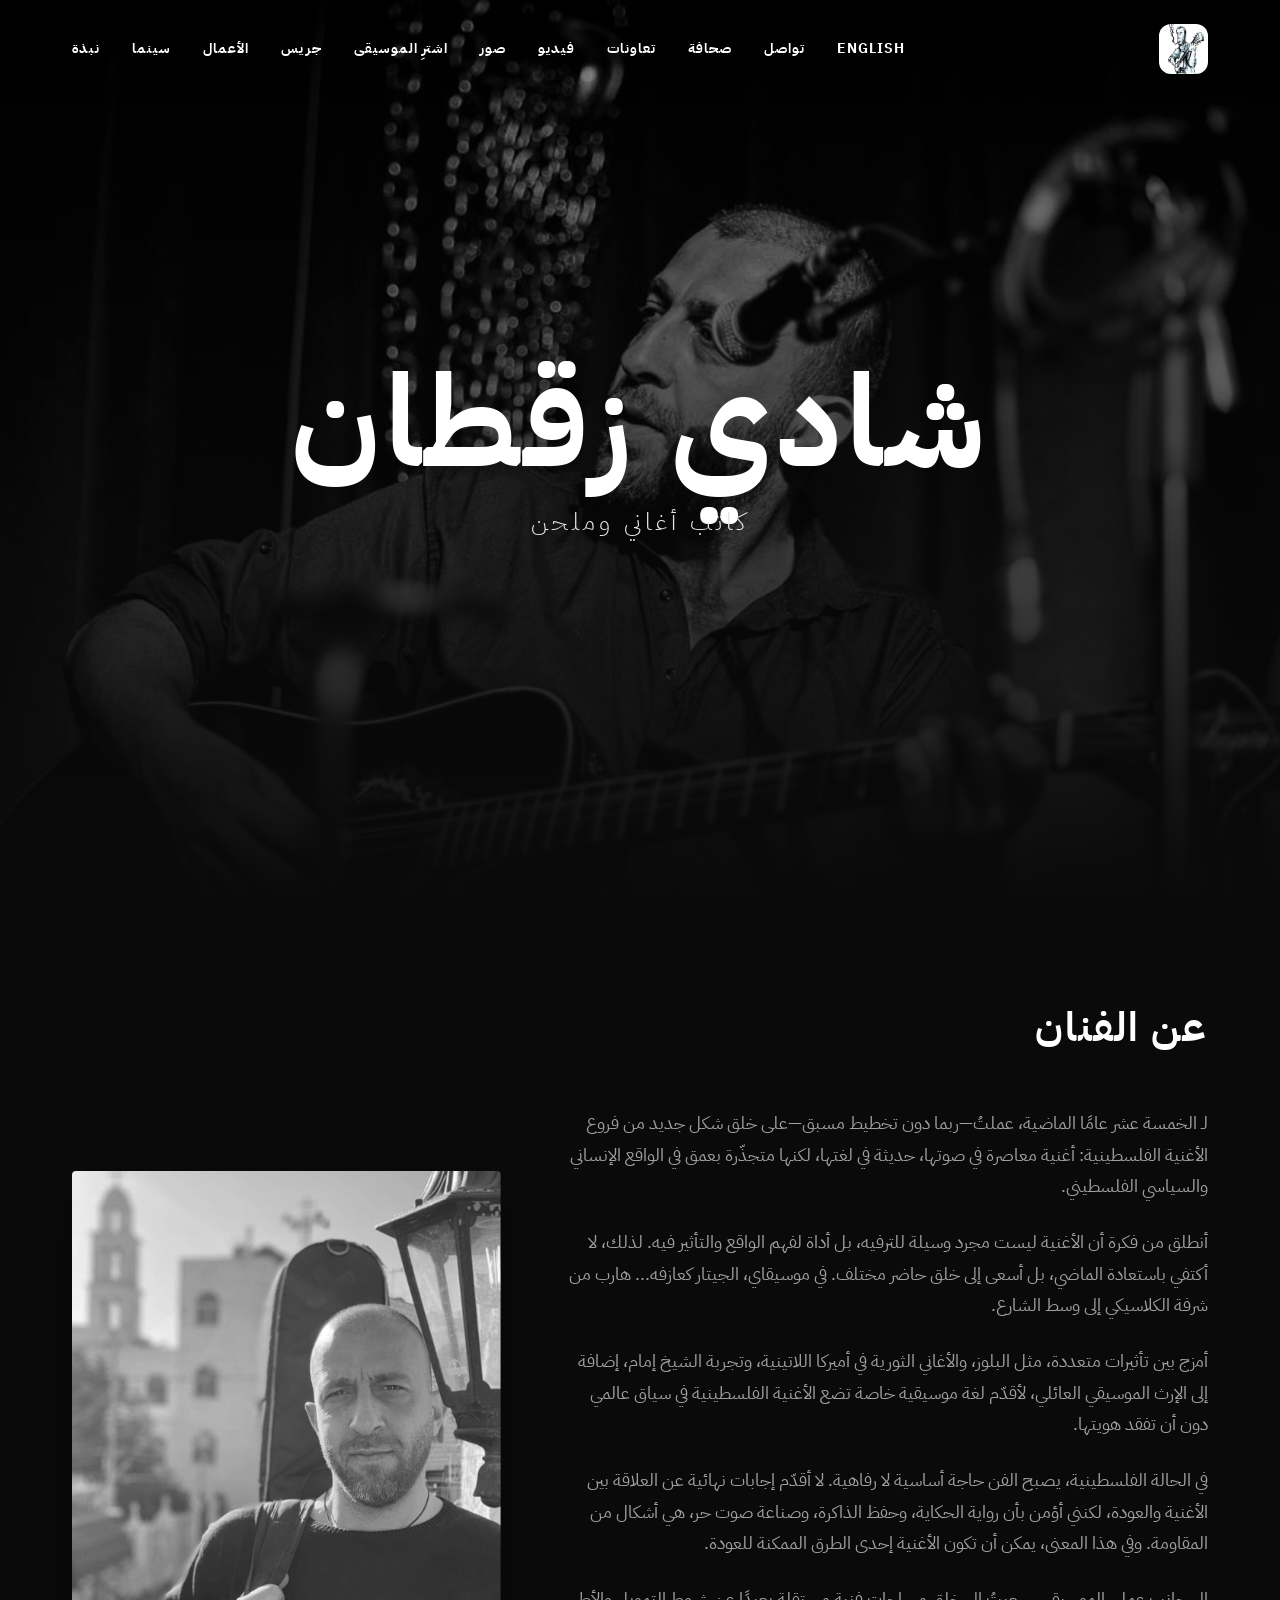
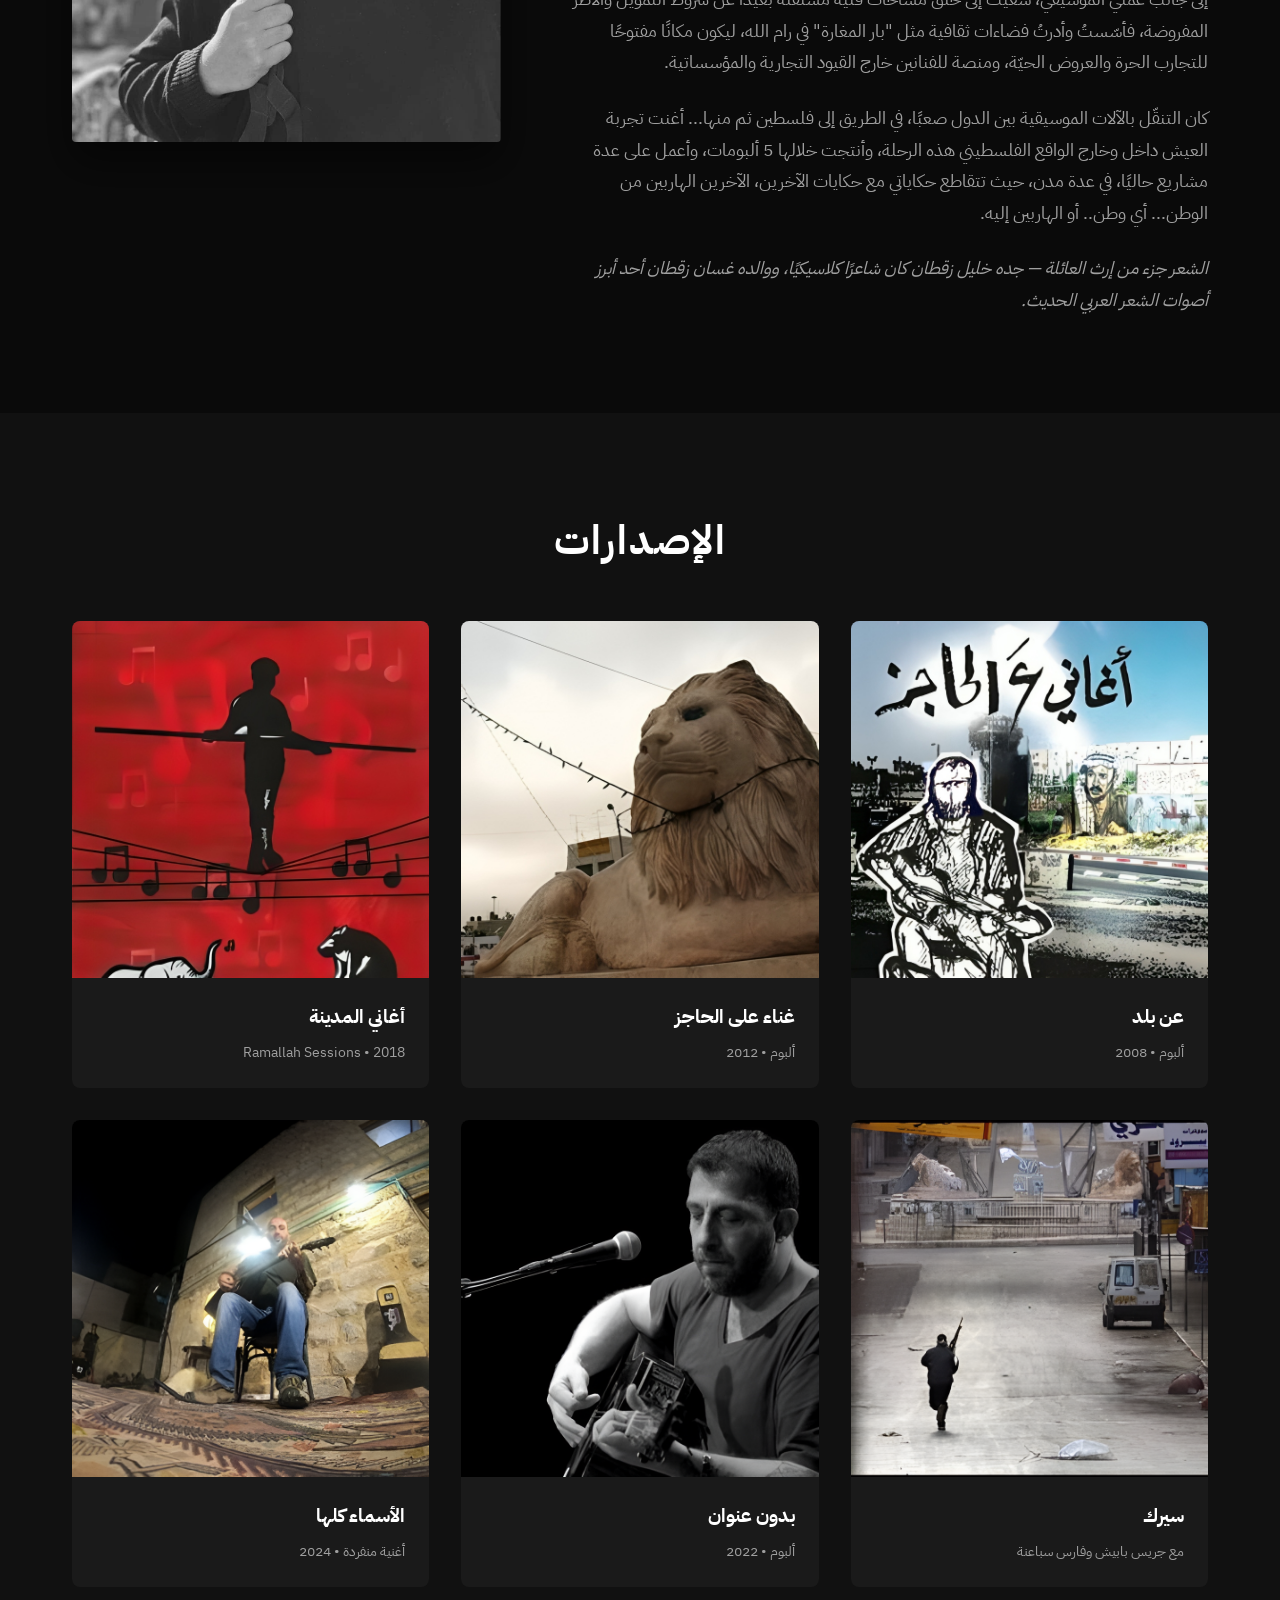
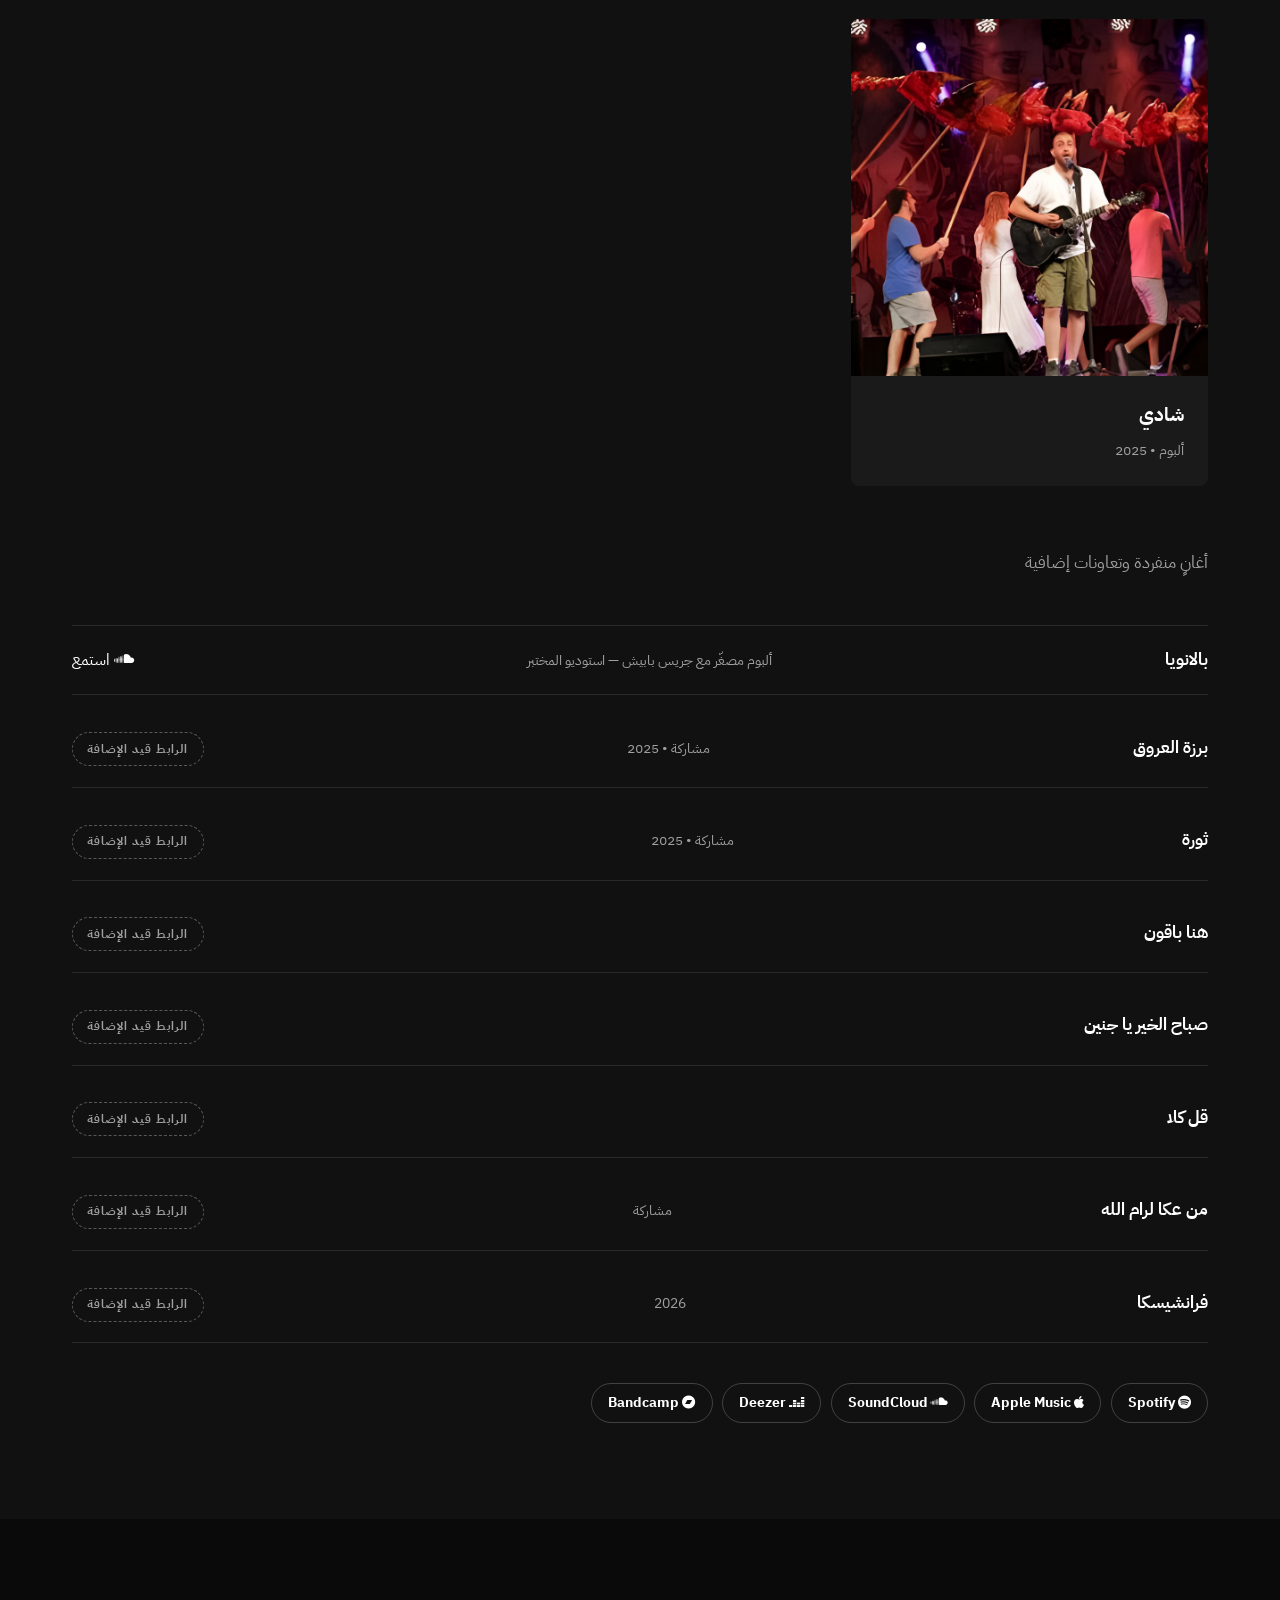
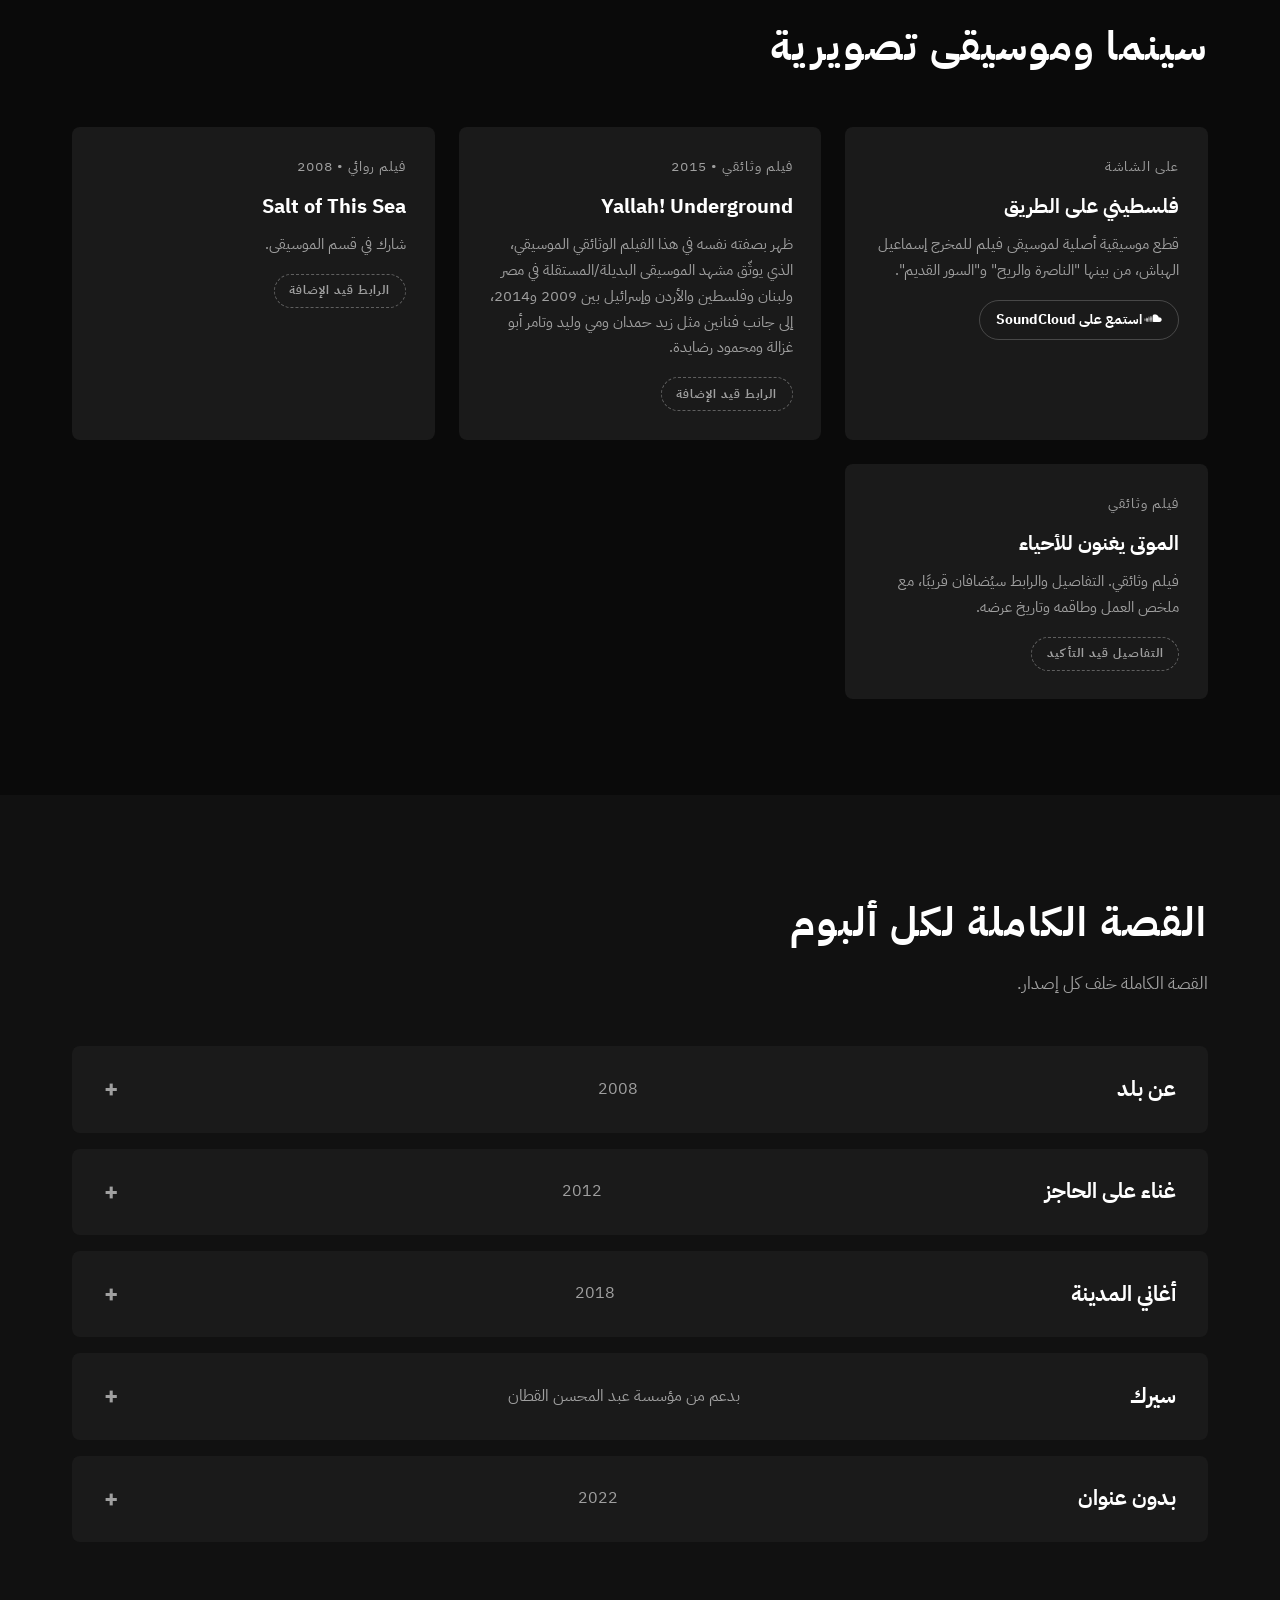
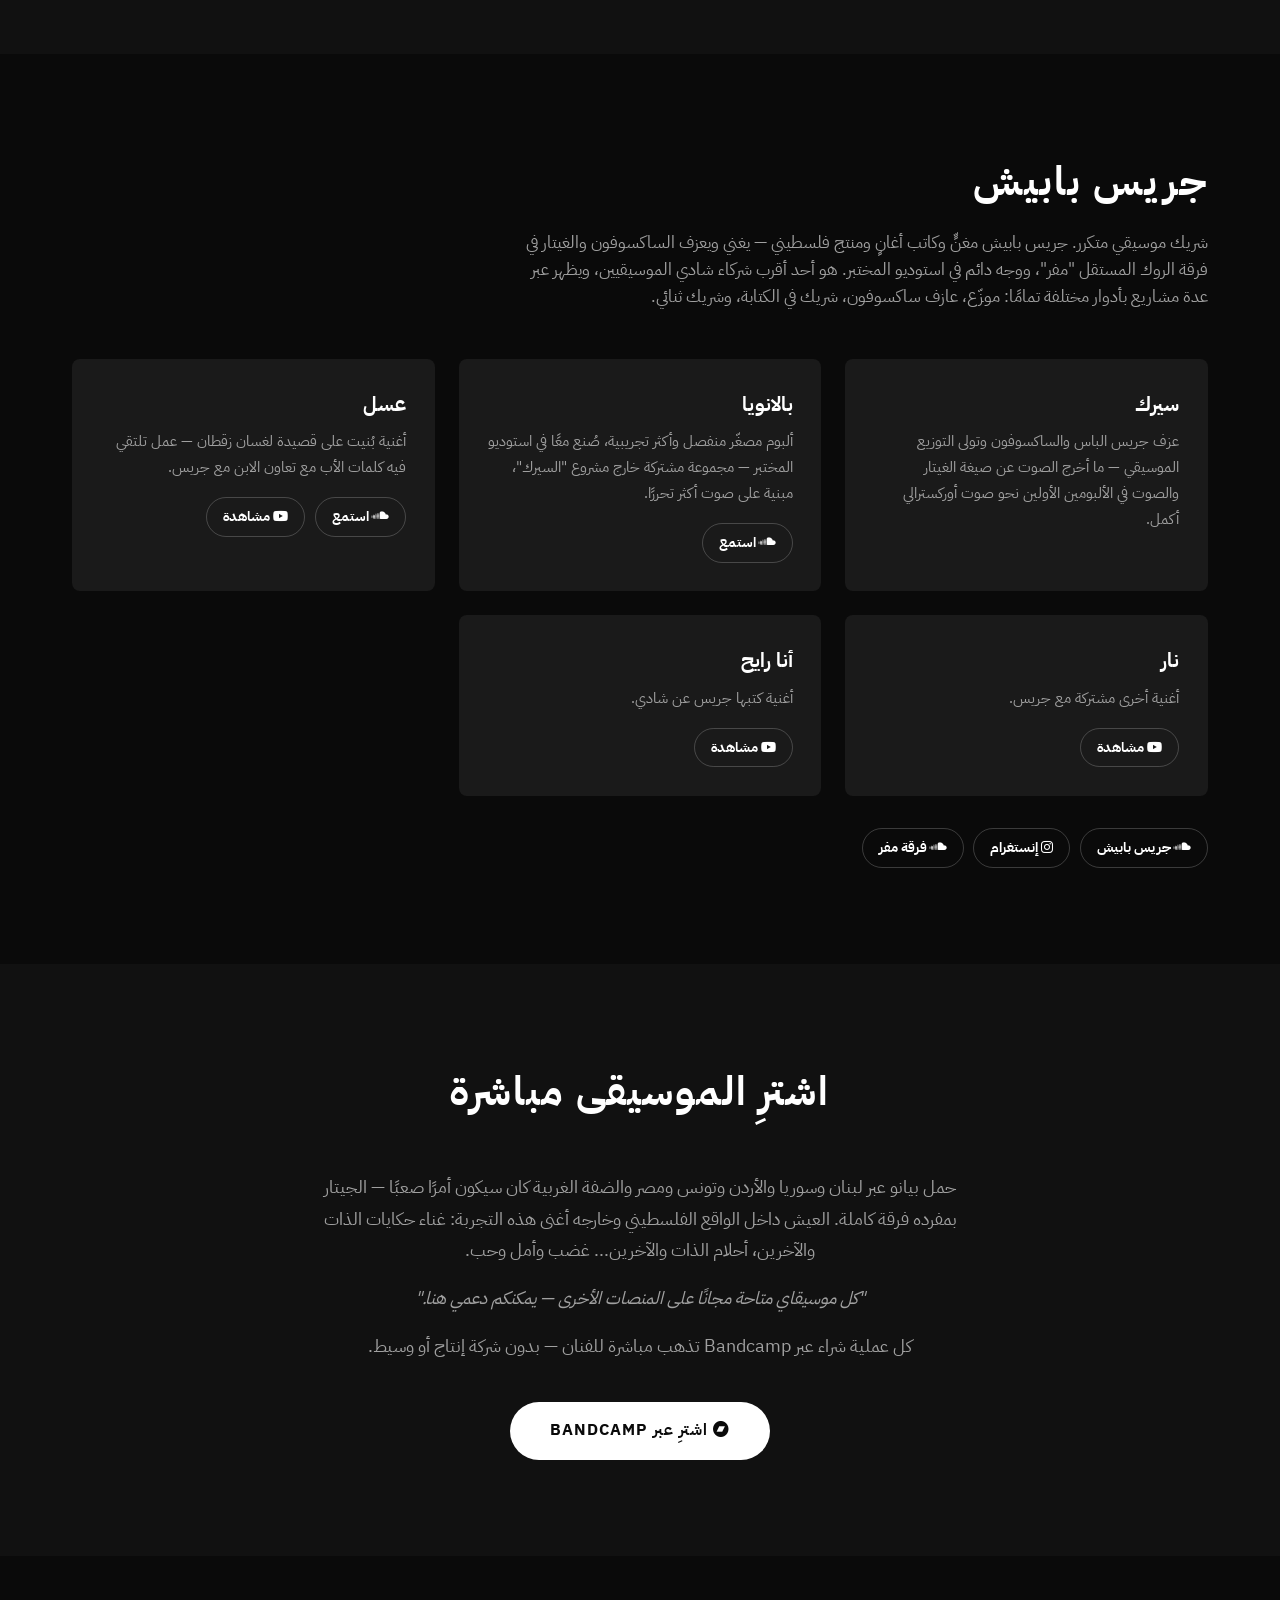
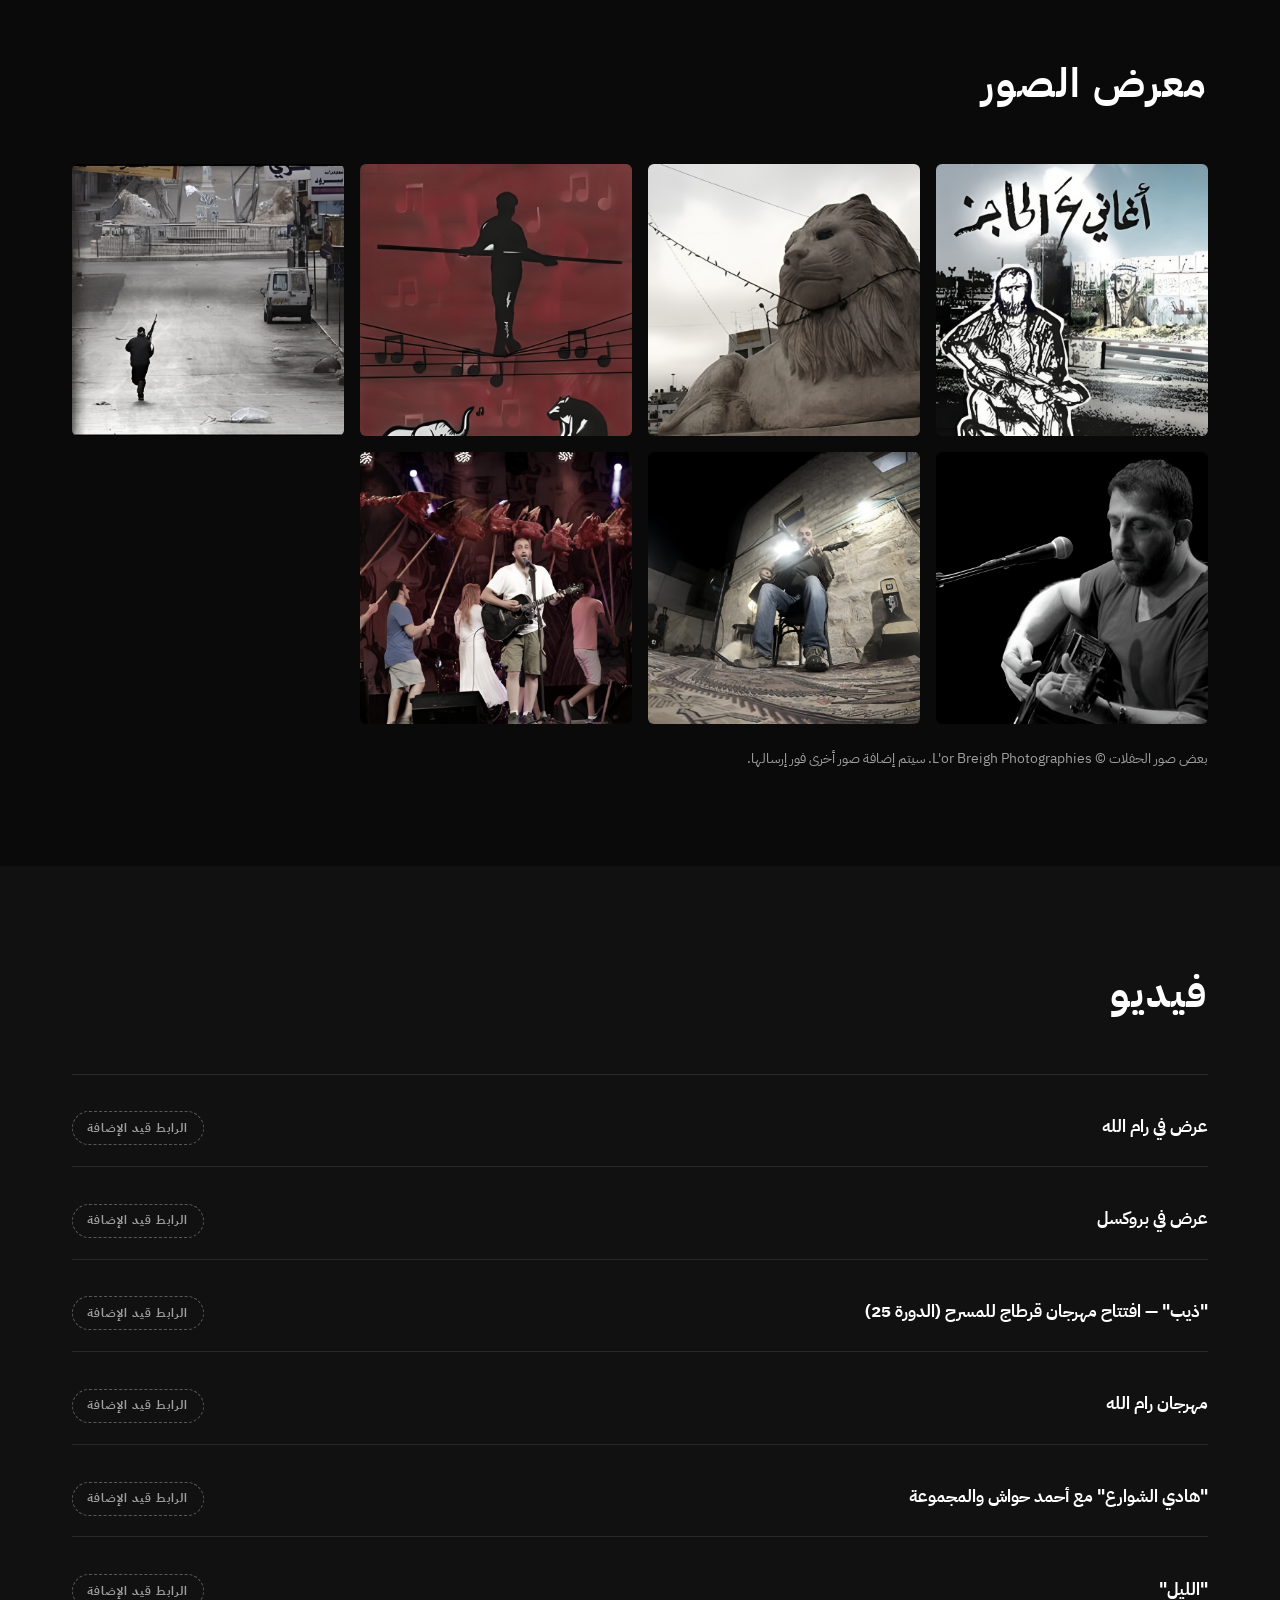
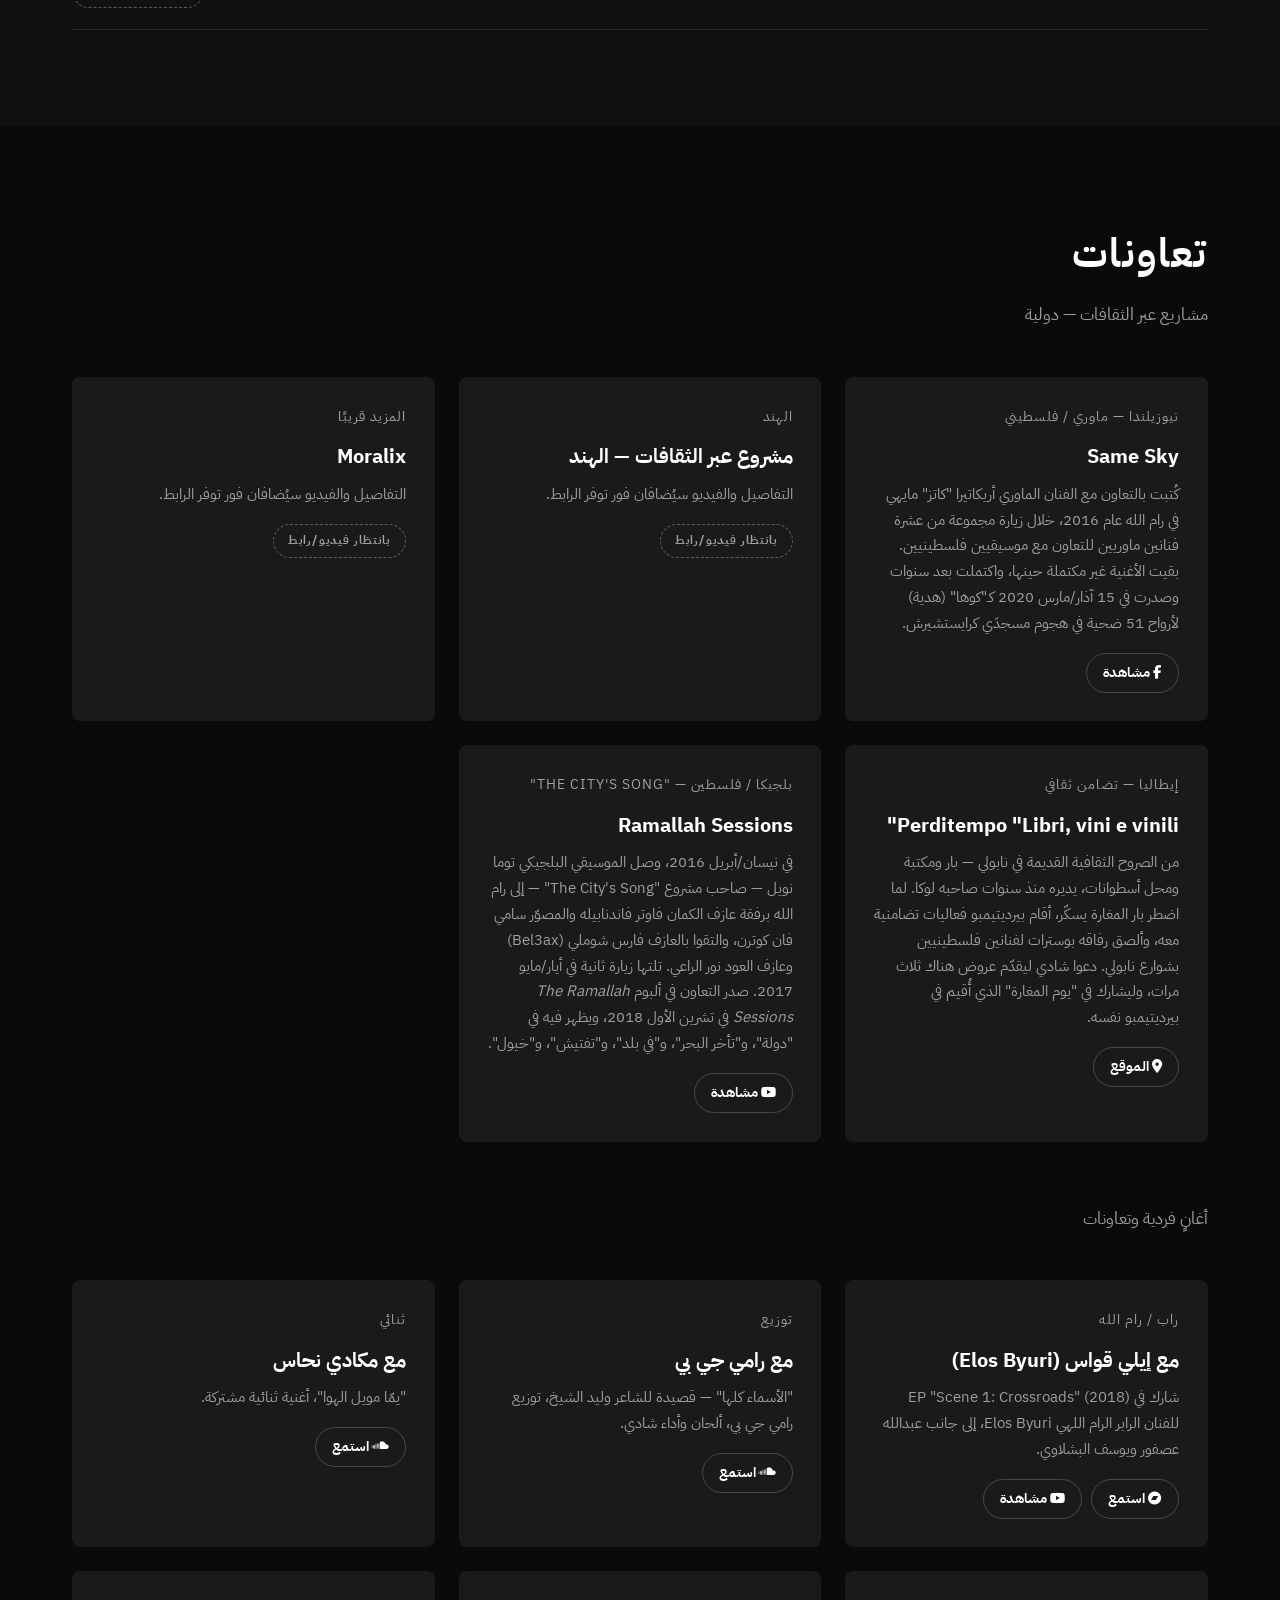
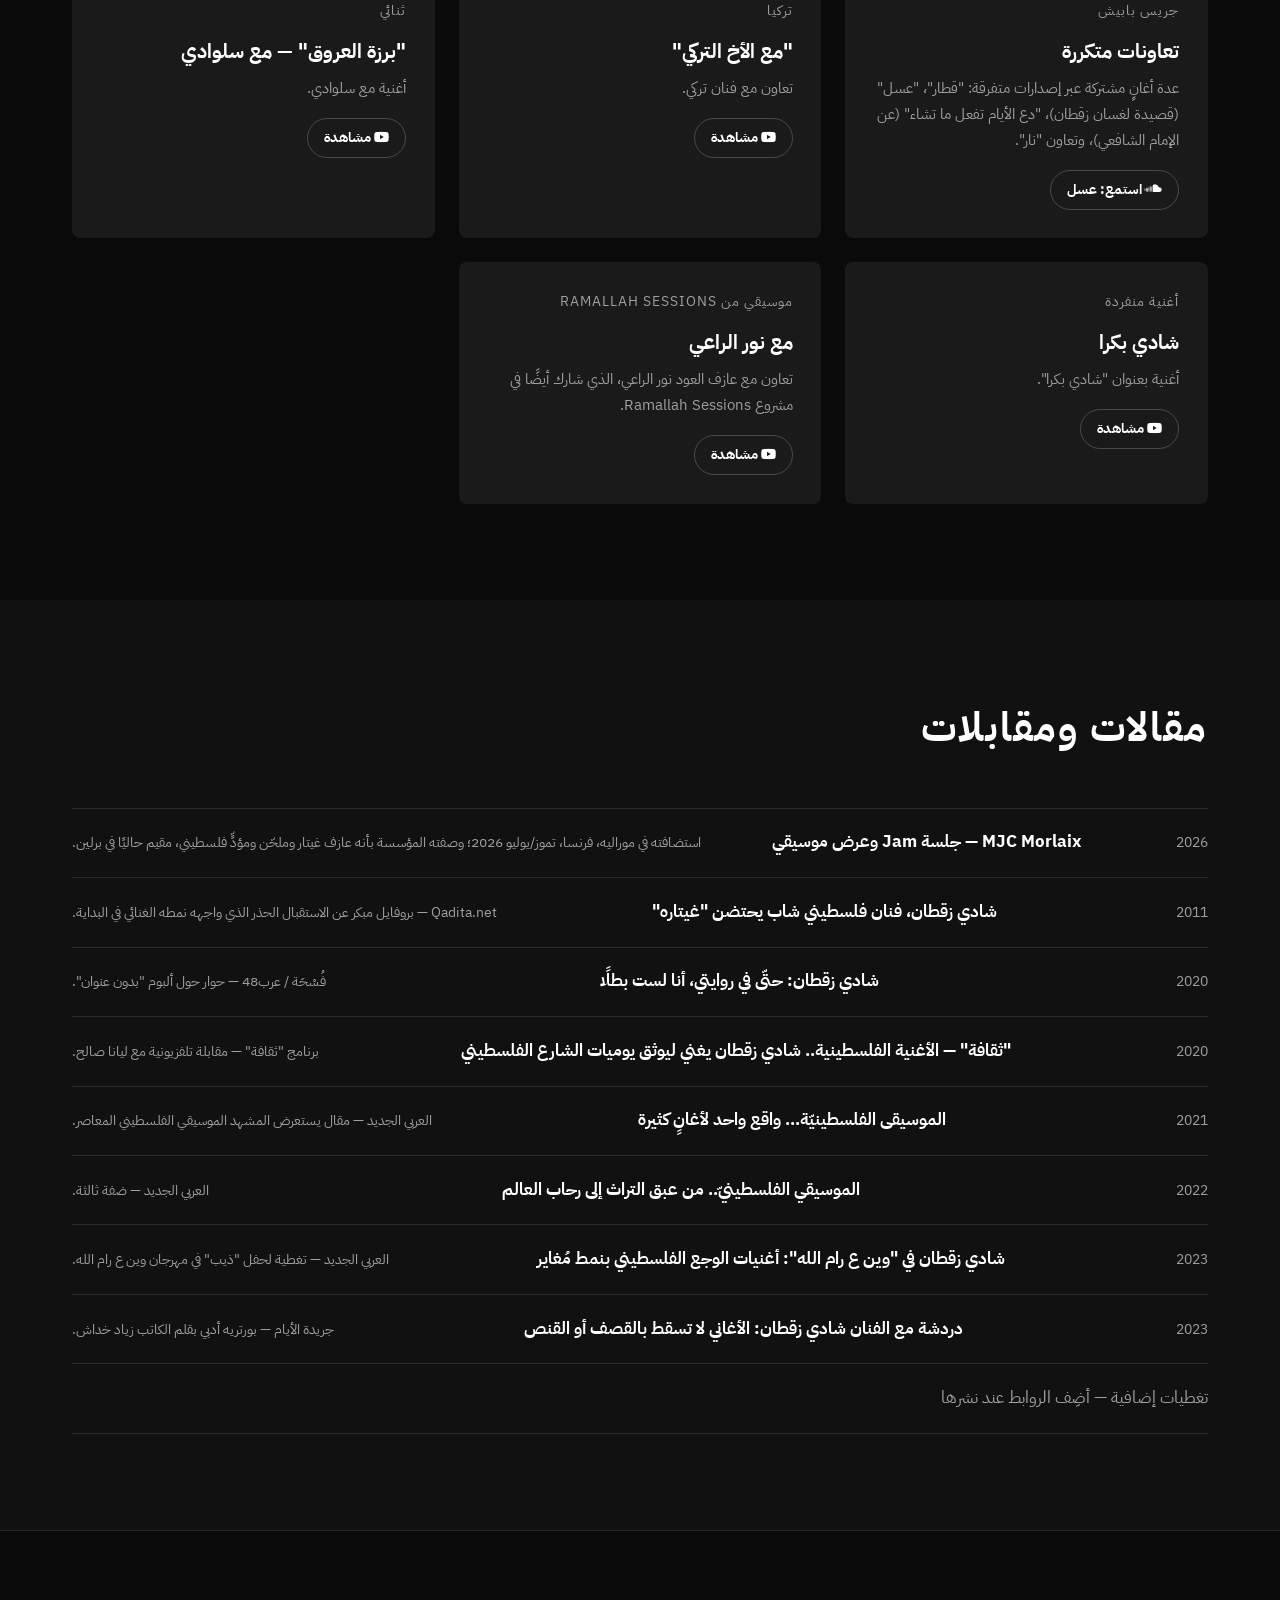
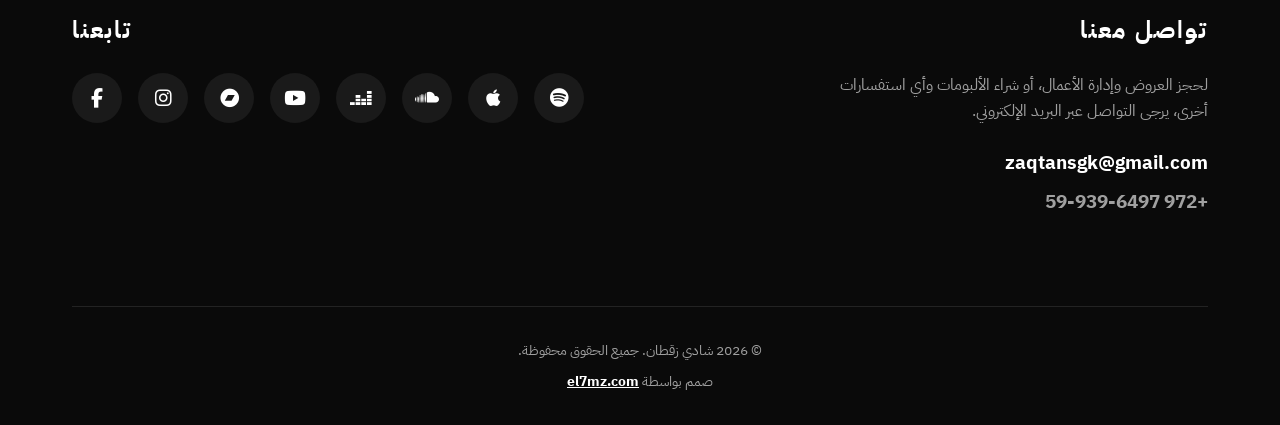
==== commit dfba8598: "Add Film, Album Stories, Jeries, Buy Music, Gallery, Videos, Collabs and Press sections from markdow" ====
--- a/ar.html
+++ b/ar.html
@@ -22,8 +22,15 @@
                 <img src="./assets/Logo.png" alt="Shadi Zaqtan Logo" class="nav-logo">
             </a>
             <nav class="nav-links">
-                <a href="#about">السيرة الذاتية</a>
-                <a href="#music">الموسيقى</a>
+                <a href="#about">نبذة</a>
+                <a href="#film">سينما</a>
+                <a href="#music">الأعمال</a>
+                <a href="#jeries">جريس</a>
+                <a href="#buy">اشترِ الموسيقى</a>
+                <a href="#gallery">صور</a>
+                <a href="#videos">فيديو</a>
+                <a href="#collabs">تعاونات</a>
+                <a href="#press">صحافة</a>
                 <a href="#contact">تواصل</a>
                 <a href="./index.html" class="lang-switch">English</a>
             </nav>
@@ -151,6 +158,414 @@
                     </div>
                 </a>
 
+            </div>
+
+            <p class="section-intro" style="margin-top:4rem;">أغانٍ منفردة وتعاونات إضافية</p>
+            <div class="list-block">
+                <div class="list-item"><span class="list-title">بالانويا</span><span class="list-sub">ألبوم مصغّر مع جريس بابيش — استوديو المختبر</span><a href="https://soundcloud.com/shadi-zaqtan/53xiibh1pezy/sets" target="_blank"><i class="fa-brands fa-soundcloud"></i> استمع</a></div>
+                <div class="list-item"><span class="list-title">برزة العروق</span><span class="list-sub">مشاركة • 2025</span><span class="placeholder-badge">الرابط قيد الإضافة</span></div>
+                <div class="list-item"><span class="list-title">ثورة</span><span class="list-sub">مشاركة • 2025</span><span class="placeholder-badge">الرابط قيد الإضافة</span></div>
+                <div class="list-item"><span class="list-title">هنا باقون</span><span class="placeholder-badge">الرابط قيد الإضافة</span></div>
+                <div class="list-item"><span class="list-title">صباح الخير يا جنين</span><span class="placeholder-badge">الرابط قيد الإضافة</span></div>
+                <div class="list-item"><span class="list-title">قل كلا</span><span class="placeholder-badge">الرابط قيد الإضافة</span></div>
+                <div class="list-item"><span class="list-title">من عكا لرام الله</span><span class="list-sub">مشاركة</span><span class="placeholder-badge">الرابط قيد الإضافة</span></div>
+                <div class="list-item"><span class="list-title">فرانشيسكا</span><span class="list-sub">2026</span><span class="placeholder-badge">الرابط قيد الإضافة</span></div>
+            </div>
+
+            <div class="card-links" style="margin-top:2.5rem;">
+                <a href="https://open.spotify.com/artist/5HRVCmuBf5fJhNsuxho0Uj" target="_blank"><i class="fa-brands fa-spotify"></i> Spotify</a>
+                <a href="https://music.apple.com/us/artist/shadi-zaqtan/896321688" target="_blank"><i class="fa-brands fa-apple"></i> Apple Music</a>
+                <a href="https://soundcloud.com/shadi-zaqtan" target="_blank"><i class="fa-brands fa-soundcloud"></i> SoundCloud</a>
+                <a href="https://www.deezer.com/en/artist/6067620" target="_blank"><i class="fa-brands fa-deezer"></i> Deezer</a>
+                <a href="https://shadizaqtan.bandcamp.com/" target="_blank"><i class="fa-brands fa-bandcamp"></i> Bandcamp</a>
+            </div>
+        </div>
+    </section>
+
+    <!-- Film & Screen Section -->
+    <section class="section" id="film">
+        <div class="container">
+            <h2 class="section-title animate-up">سينما وموسيقى تصويرية</h2>
+            <div class="card-grid">
+                <div class="info-card animate-fade">
+                    <span class="meta">على الشاشة</span>
+                    <h3>فلسطيني على الطريق</h3>
+                    <p>قطع موسيقية أصلية لموسيقى فيلم للمخرج إسماعيل الهباش، من بينها "الناصرة والريح" و"السور القديم".</p>
+                    <div class="card-links">
+                        <a href="https://soundcloud.com/shadi-zaqtan" target="_blank"><i class="fa-brands fa-soundcloud"></i> استمع على SoundCloud</a>
+                    </div>
+                </div>
+                <div class="info-card animate-fade delay-1">
+                    <span class="meta">فيلم وثائقي • 2015</span>
+                    <h3>Yallah! Underground</h3>
+                    <p>ظهر بصفته نفسه في هذا الفيلم الوثائقي الموسيقي، الذي يوثّق مشهد الموسيقى البديلة/المستقلة في مصر ولبنان وفلسطين والأردن وإسرائيل بين 2009 و2014، إلى جانب فنانين مثل زيد حمدان ومي وليد وتامر أبو غزالة ومحمود رضايدة.</p>
+                    <span class="placeholder-badge">الرابط قيد الإضافة</span>
+                </div>
+                <div class="info-card animate-fade">
+                    <span class="meta">فيلم روائي • 2008</span>
+                    <h3>Salt of This Sea</h3>
+                    <p>شارك في قسم الموسيقى.</p>
+                    <span class="placeholder-badge">الرابط قيد الإضافة</span>
+                </div>
+                <div class="info-card animate-fade delay-1">
+                    <span class="meta">فيلم وثائقي</span>
+                    <h3>الموتى يغنون للأحياء</h3>
+                    <p>فيلم وثائقي. التفاصيل والرابط سيُضافان قريبًا، مع ملخص العمل وطاقمه وتاريخ عرضه.</p>
+                    <span class="placeholder-badge">التفاصيل قيد التأكيد</span>
+                </div>
+            </div>
+        </div>
+    </section>
+
+    <!-- Album by Album Section -->
+    <section class="section alt-bg" id="album-stories">
+        <div class="container">
+            <h2 class="section-title animate-up">القصة الكاملة لكل ألبوم</h2>
+            <p class="section-intro">القصة الكاملة خلف كل إصدار.</p>
+
+            <details class="album-story">
+                <summary>عن بلد <span class="year-tag">2008</span></summary>
+                <div class="album-story-body">
+                    <h4>القصة</h4>
+                    <p>ألبومه الأول، بالتعاون مع الموسيقي عماد الصيرفي. غيتار وصوت، مبني على أغانٍ عن الحياة الفلسطينية اليومية بعيدًا عن الشعارات — العمل الذي قدّم صوته لأول مرة للجمهور الفلسطيني.</p>
+                    <h4>المشاركون</h4>
+                    <p>شادي زقطان — غيتار، صوت، تلحين · عماد الصيرفي · مؤسسة عبد المحسن القطان — دعم</p>
+                    <h4>مقالات</h4>
+                    <ul>
+                        <li><a href="https://www.al-ayyam.ps/ar/Article/421270" target="_blank">زياد خداش — الأيام ↗</a></li>
+                        <li>نائلة خليل — "أسطوانة 'عن بلد' لشادي زقطان: غناء مع البسطاء وليس عنهم" — الأيام، 15 آذار 2010</li>
+                        <li>سعيد أبو معلا — "'عن بلد' لشادي زقطان: غناء سياسي عن إنسان منسي" — القدس العربي، تموز 2010</li>
+                        <li>رشا سلامة — "شادي زقطان.. فضاء الحرية والحب" — الدستور، 17 كانون الأول 2010</li>
+                    </ul>
+                    <h4>فيديوهات ذات صلة</h4>
+                    <p><em>لا يوجد فيديو مرتبط بعد — أرسل الروابط لإضافتها</em></p>
+                    <h4>معرض الصور</h4>
+                    <span class="placeholder-badge">الصور قيد الإضافة</span>
+                </div>
+            </details>
+
+            <details class="album-story">
+                <summary>غناء على الحاجز <span class="year-tag">2012</span></summary>
+                <div class="album-story-body">
+                    <h4>القصة</h4>
+                    <p>ألبومه الثاني، لُقّب بـ"عمدة القراصنة والشعراء الصعاليط" ("الذيب"). شارك في إنتاجه وليد لافي من "إنترنت قلنديا". يضم قائمة أغانٍ منها: "بشوفك في البلد"، "نشرة أخبار"، "11 ألف محل فاضي"، "بطاطا"، "ذيب"، "في بلد"، "لا"، "مرجيحة"، و"يما الثوب".</p>
+                    <h4>المشاركون</h4>
+                    <p>شادي زقطان · وليد لافي — إنترنت قلنديا</p>
+                    <h4>مقالات</h4>
+                    <p><em>الرابط قيد التأكيد</em></p>
+                    <h4>فيديوهات ذات صلة</h4>
+                    <p><a href="https://sonichits.com/video/Shadi_Zaqtan/%D8%B0%D9%8A%D8%A8" target="_blank">"ذيب" — كلمات وروابط فيديو ↗</a></p>
+                    <h4>معرض الصور</h4>
+                    <span class="placeholder-badge">الصور قيد الإضافة</span>
+                </div>
+            </details>
+
+            <details class="album-story">
+                <summary>أغاني المدينة <span class="year-tag">2018</span></summary>
+                <div class="album-story-body">
+                    <h4>القصة</h4>
+                    <p>وُلد من مشروع "Ramallah Sessions" — بمبادرة الموسيقي البلجيكي توما نويل ("The City's Song")، الذي زار رام الله عامي 2016 و2017 برفقة عازف الكمان فاوتر فاندنابيله والمصوّر سامي فان كوترن للتسجيل مع موسيقيين محليين. صدر الألبوم في تشرين الأول/أكتوبر 2018.</p>
+                    <h4>أغنية مميزة — "دولة"</h4>
+                    <p>كتابة وتلحين شادي زقطان، توزيع توما نويل. أداء: شادي زقطان (غناء)، توما نويل (بيانو)، فاوتر فاندنابيله (كمان)، أحمد حواش (كلارينيت)، فرانسوا تايفير (إيقاع)، ولارا روسيل (كونترباص).</p>
+                    <h4>المشاركون</h4>
+                    <p>شادي زقطان — غناء، غيتار، تلحين · توما نويل — بيانو، غيتار، تلحين · فاوتر فاندنابيله — كمان · فارس شوملي (Bel3ax) · نور الراعي — عود · سامي فان كوترن — تصوير</p>
+                    <h4>مقالات</h4>
+                    <p><a href="https://www.masereelfonds.be/activiteiten/the-citys-song-the-ramallah-sessions/" target="_blank">Masereelfonds — خلفية المشروع ↗</a></p>
+                    <h4>فيديوهات ذات صلة</h4>
+                    <p><a href="https://www.youtube.com/watch?v=eyKIiNdjFb8&list=PLAbE8_4HrNFI&index=2" target="_blank">فيديو Ramallah Sessions ↗</a></p>
+                    <h4>معرض الصور</h4>
+                    <span class="placeholder-badge">المزيد من الصور قيد الإضافة</span>
+                </div>
+            </details>
+
+            <details class="album-story">
+                <summary>سيرك <span class="year-tag">بدعم من مؤسسة عبد المحسن القطان</span></summary>
+                <div class="album-story-body">
+                    <h4>القصة</h4>
+                    <p>مشروع جماعي مع جريس بابيش والشاعر فارس سباعنة، إلى جانب مجموعة متغيّرة من الموسيقيين. لُحّنت قصائد لفارس سباعنة وعامر بدران، بمشاركة أصوات ضيوف — خروج عن صيغة الغيتار والصوت في الألبومين الأولين نحو صوت أوركسترالي كامل.</p>
+                    <h4>المشاركون</h4>
+                    <p>شادي زقطان · جريس بابيش — باس، ساكسوفون، توزيع · فارس سباعنة — شاعر · عامر بدران — شاعر · خير فودة — غناء ضيف، كلمات · رامي أبو عليا · حسين أبو الرب — إيقاع · فارس الناطور — غيتار، تلحين · راحي غريب — بيانو · أحمد مزعرو — غناء ضيف · زياد خداش — كلمات ("رام الله زمان")</p>
+                    <h4>مقالات</h4>
+                    <p><a href="https://www.arab48.com/%D9%81%D8%B3%D8%AD%D8%A9/%D8%B5%D9%88%D8%AA/2019/01/14/%D8%AE%D8%B2%D8%A7%D9%86-%D8%A7%D9%84%D9%85%D9%8A-%D9%82%D8%B5%D9%8A%D8%AF%D8%A9-%D9%84%D8%B9%D8%A7%D9%85%D8%B1-%D8%A8%D8%AF%D8%B1%D8%A7%D9%86-%D8%A8%D8%A3%D8%B3%D9%84%D9%88%D8%A8-%D8%A7%D9%84%D8%B3%D9%8A%D8%B1%D9%83" target="_blank">"خزّان الميّ" — عرب48 ↗</a></p>
+                    <h4>فيديوهات ذات صلة</h4>
+                    <p><em>لا يوجد فيديو مرتبط بعد — أرسل الروابط لإضافتها</em></p>
+                    <h4>معرض الصور</h4>
+                    <span class="placeholder-badge">الصور قيد الإضافة</span>
+                </div>
+            </details>
+
+            <details class="album-story">
+                <summary>بدون عنوان <span class="year-tag">2022</span></summary>
+                <div class="album-story-body">
+                    <h4>القصة</h4>
+                    <p>أحدث ألبوماته الكاملة، سُجّل في استوديو "المختبر" بدعم من مؤسسة عبد المحسن القطان. مساحات موسيقية جديدة بآلات متعددة، في حوار مع جريس بابيش وأسامة اللاتي.</p>
+                    <h4>المشاركون</h4>
+                    <p>شادي زقطان — تلحين، غناء · جريس بابيش — ساكسوفون، توزيع · أسامة اللاتي — باس</p>
+                    <h4>مقالات</h4>
+                    <p><a href="https://www.arab48.com/%D9%81%D8%B3%D8%AD%D8%A9/%D8%B5%D9%88%D8%AA/2020/04/21/%D8%B4%D8%A7%D8%AF%D9%8A-%D8%B2%D9%82%D8%B7%D8%A7%D9%86-%D8%AD%D8%AA%D9%89-%D9%81%D9%8A-%D8%B1%D9%88%D8%A7%D9%8A%D8%AA%D9%8A-%D8%A3%D9%86%D8%A7-%D9%84%D8%B3%D8%AA-%D8%A8%D8%B7%D9%84%D8%A7" target="_blank">"حتّى في روايتي، أنا لست بطلًا" — عرب48 ↗</a></p>
+                    <h4>فيديوهات ذات صلة</h4>
+                    <p><em>لا يوجد فيديو مرتبط بعد — أرسل الروابط لإضافتها</em></p>
+                    <h4>معرض الصور</h4>
+                    <span class="placeholder-badge">الصور قيد الإضافة</span>
+                </div>
+            </details>
+        </div>
+    </section>
+
+    <!-- Jeries Babish Section -->
+    <section class="section" id="jeries">
+        <div class="container">
+            <h2 class="section-title animate-up">جريس بابيش</h2>
+            <p class="section-intro animate-fade">شريك موسيقي متكرر. جريس بابيش مغنٍّ وكاتب أغانٍ ومنتج فلسطيني — يغني ويعزف الساكسوفون والغيتار في فرقة الروك المستقل "مفر"، ووجه دائم في استوديو المختبر. هو أحد أقرب شركاء شادي الموسيقيين، ويظهر عبر عدة مشاريع بأدوار مختلفة تمامًا: موزّع، عازف ساكسوفون، شريك في الكتابة، وشريك ثنائي.</p>
+            <div class="card-grid">
+                <div class="info-card animate-fade">
+                    <h3>سيرك</h3>
+                    <p>عزف جريس الباس والساكسوفون وتولى التوزيع الموسيقي — ما أخرج الصوت عن صيغة الغيتار والصوت في الألبومين الأولين نحو صوت أوركسترالي أكمل.</p>
+                </div>
+                <div class="info-card animate-fade delay-1">
+                    <h3>بالانويا</h3>
+                    <p>ألبوم مصغّر منفصل وأكثر تجريبية، صُنع معًا في استوديو المختبر — مجموعة مشتركة خارج مشروع "السيرك"، مبنية على صوت أكثر تحررًا.</p>
+                    <div class="card-links">
+                        <a href="https://soundcloud.com/shadi-zaqtan/53xiibh1pezy/sets" target="_blank"><i class="fa-brands fa-soundcloud"></i> استمع</a>
+                    </div>
+                </div>
+                <div class="info-card animate-fade">
+                    <h3>عسل</h3>
+                    <p>أغنية بُنيت على قصيدة لغسان زقطان — عمل تلتقي فيه كلمات الأب مع تعاون الابن مع جريس.</p>
+                    <div class="card-links">
+                        <a href="https://soundcloud.com/shadi-zaqtan/ha1fhrh87mux" target="_blank"><i class="fa-brands fa-soundcloud"></i> استمع</a>
+                        <a href="https://www.youtube.com/watch?v=FClpp6QQ3zg" target="_blank"><i class="fa-brands fa-youtube"></i> مشاهدة</a>
+                    </div>
+                </div>
+                <div class="info-card animate-fade delay-1">
+                    <h3>نار</h3>
+                    <p>أغنية أخرى مشتركة مع جريس.</p>
+                    <div class="card-links">
+                        <a href="https://www.youtube.com/watch?v=vdjdB0IBpNo" target="_blank"><i class="fa-brands fa-youtube"></i> مشاهدة</a>
+                    </div>
+                </div>
+                <div class="info-card animate-fade">
+                    <h3>أنا رايح</h3>
+                    <p>أغنية كتبها جريس عن شادي.</p>
+                    <div class="card-links">
+                        <a href="https://www.youtube.com/watch?v=k2RLlrxvJSs" target="_blank"><i class="fa-brands fa-youtube"></i> مشاهدة</a>
+                    </div>
+                </div>
+            </div>
+            <div class="card-links" style="margin-top:2rem;">
+                <a href="https://soundcloud.com/jeriesbabish" target="_blank"><i class="fa-brands fa-soundcloud"></i> جريس بابيش</a>
+                <a href="https://www.instagram.com/jeriesbabish7" target="_blank"><i class="fa-brands fa-instagram"></i> إنستغرام</a>
+                <a href="https://soundcloud.com/mafar-band" target="_blank"><i class="fa-brands fa-soundcloud"></i> فرقة مفر</a>
+            </div>
+        </div>
+    </section>
+
+    <!-- Buy Music Section -->
+    <section class="section alt-bg" id="buy">
+        <div class="container buy-cta">
+            <h2 class="section-title text-center animate-up">اشترِ الموسيقى مباشرة</h2>
+            <p>حمل بيانو عبر لبنان وسوريا والأردن وتونس ومصر والضفة الغربية كان سيكون أمرًا صعبًا — الجيتار بمفرده فرقة كاملة. العيش داخل الواقع الفلسطيني وخارجه أغنى هذه التجربة: غناء حكايات الذات والآخرين، أحلام الذات والآخرين... غضب وأمل وحب.</p>
+            <p><em>"كل موسيقاي متاحة مجانًا على المنصات الأخرى — يمكنكم دعمي هنا."</em></p>
+            <p>كل عملية شراء عبر Bandcamp تذهب مباشرة للفنان — بدون شركة إنتاج أو وسيط.</p>
+            <a href="https://shadizaqtan.bandcamp.com/" target="_blank" class="buy-button"><i class="fa-brands fa-bandcamp"></i> اشترِ عبر Bandcamp</a>
+        </div>
+    </section>
+
+    <!-- Gallery Section -->
+    <section class="section" id="gallery">
+        <div class="container">
+            <h2 class="section-title animate-up">معرض الصور</h2>
+            <div class="gallery-grid">
+                <img src="./assets/portfolio/gallery/1.png" alt="شادي زقطان">
+                <img src="./assets/portfolio/gallery/2.png" alt="شادي زقطان">
+                <img src="./assets/portfolio/gallery/3.png" alt="شادي زقطان">
+                <img src="./assets/portfolio/gallery/4.png" alt="شادي زقطان">
+                <img src="./assets/portfolio/gallery/5.png" alt="شادي زقطان">
+                <img src="./assets/portfolio/gallery/6.png" alt="شادي زقطان">
+                <img src="./assets/portfolio/gallery/7.png" alt="شادي زقطان">
+            </div>
+            <p class="gallery-credit">بعض صور الحفلات © L'or Breigh Photographies. سيتم إضافة صور أخرى فور إرسالها.</p>
+        </div>
+    </section>
+
+    <!-- Videos Section -->
+    <section class="section alt-bg" id="videos">
+        <div class="container">
+            <h2 class="section-title animate-up">فيديو</h2>
+            <div class="list-block">
+                <div class="list-item"><span class="list-title">عرض في رام الله</span><span class="placeholder-badge">الرابط قيد الإضافة</span></div>
+                <div class="list-item"><span class="list-title">عرض في بروكسل</span><span class="placeholder-badge">الرابط قيد الإضافة</span></div>
+                <div class="list-item"><span class="list-title">"ذيب" — افتتاح مهرجان قرطاج للمسرح (الدورة 25)</span><span class="placeholder-badge">الرابط قيد الإضافة</span></div>
+                <div class="list-item"><span class="list-title">مهرجان رام الله</span><span class="placeholder-badge">الرابط قيد الإضافة</span></div>
+                <div class="list-item"><span class="list-title">"هادي الشوارع" مع أحمد حواش والمجموعة</span><span class="placeholder-badge">الرابط قيد الإضافة</span></div>
+                <div class="list-item"><span class="list-title">"الليل"</span><span class="placeholder-badge">الرابط قيد الإضافة</span></div>
+            </div>
+        </div>
+    </section>
+
+    <!-- Collaborations Section -->
+    <section class="section" id="collabs">
+        <div class="container">
+            <h2 class="section-title animate-up">تعاونات</h2>
+            <p class="section-intro">مشاريع عبر الثقافات — دولية</p>
+            <div class="card-grid">
+                <div class="info-card animate-fade">
+                    <span class="meta">نيوزيلندا — ماوري / فلسطيني</span>
+                    <h3>Same Sky</h3>
+                    <p>كُتبت بالتعاون مع الفنان الماوري أريكاتيرا "كاتز" مايهي في رام الله عام 2016، خلال زيارة مجموعة من عشرة فنانين ماوريين للتعاون مع موسيقيين فلسطينيين. بقيت الأغنية غير مكتملة حينها، واكتملت بعد سنوات وصدرت في 15 آذار/مارس 2020 كـ"كوها" (هدية) لأرواح 51 ضحية في هجوم مسجدَي كرايستشيرش.</p>
+                    <div class="card-links">
+                        <a href="https://www.facebook.com/HeAoKotahi/videos/same-skywith-subtitleswritten-and-performed-by-arekatera-maihi-katz-and-shadi-za/2661636864099769/" target="_blank"><i class="fa-brands fa-facebook-f"></i> مشاهدة</a>
+                    </div>
+                </div>
+                <div class="info-card animate-fade delay-1">
+                    <span class="meta">الهند</span>
+                    <h3>مشروع عبر الثقافات — الهند</h3>
+                    <p>التفاصيل والفيديو سيُضافان فور توفر الرابط.</p>
+                    <span class="placeholder-badge">بانتظار فيديو/رابط</span>
+                </div>
+                <div class="info-card animate-fade">
+                    <span class="meta">المزيد قريبًا</span>
+                    <h3>Moralix</h3>
+                    <p>التفاصيل والفيديو سيُضافان فور توفر الرابط.</p>
+                    <span class="placeholder-badge">بانتظار فيديو/رابط</span>
+                </div>
+                <div class="info-card animate-fade delay-1">
+                    <span class="meta">إيطاليا — تضامن ثقافي</span>
+                    <h3>Perditempo "Libri, vini e vinili"</h3>
+                    <p>من الصروح الثقافية القديمة في نابولي — بار ومكتبة ومحل أسطوانات، يديره منذ سنوات صاحبه لوكا. لما اضطر بار المغارة يسكّر، أقام بيرديتيمبو فعاليات تضامنية معه، وألصق رفاقه بوسترات لفنانين فلسطينيين بشوارع نابولي. دعوا شادي ليقدّم عروض هناك ثلاث مرات، وليشارك في "يوم المغارة" الذي أُقيم في بيرديتيمبو نفسه.</p>
+                    <div class="card-links">
+                        <a href="https://maps.app.goo.gl/xLnFcxYYKsNGEX4p7?g_st=ac" target="_blank"><i class="fa-solid fa-location-dot"></i> الموقع</a>
+                    </div>
+                </div>
+                <div class="info-card animate-fade">
+                    <span class="meta">بلجيكا / فلسطين — "The City's Song"</span>
+                    <h3>Ramallah Sessions</h3>
+                    <p>في نيسان/أبريل 2016، وصل الموسيقي البلجيكي توما نويل — صاحب مشروع "The City's Song" — إلى رام الله برفقة عازف الكمان فاوتر فاندنابيله والمصوّر سامي فان كوترن، والتقوا بالعازف فارس شوملي (Bel3ax) وعازف العود نور الراعي. تلتها زيارة ثانية في أيار/مايو 2017. صدر التعاون في ألبوم <em>The Ramallah Sessions</em> في تشرين الأول 2018، ويظهر فيه في "دولة"، و"تأخر البحر"، و"في بلد"، و"تفتيش"، و"خيول".</p>
+                    <div class="card-links">
+                        <a href="https://www.youtube.com/watch?v=eyKIiNdjFb8&list=PLAbE8_4HrNFI&index=2" target="_blank"><i class="fa-brands fa-youtube"></i> مشاهدة</a>
+                    </div>
+                </div>
+            </div>
+
+            <p class="section-intro" style="margin-top:4rem;">أغانٍ فردية وتعاونات</p>
+            <div class="card-grid">
+                <div class="info-card animate-fade">
+                    <span class="meta">راب / رام الله</span>
+                    <h3>مع إيلي قواس (Elos Byuri)</h3>
+                    <p>شارك في EP "Scene 1: Crossroads" (2018) للفنان الرابر الرام اللهي Elos Byuri، إلى جانب عبدالله عصفور ويوسف البشلاوي.</p>
+                    <div class="card-links">
+                        <a href="https://elosbyuri.bandcamp.com/album/scene-1-crossroads" target="_blank"><i class="fa-brands fa-bandcamp"></i> استمع</a>
+                        <a href="https://www.youtube.com/watch?v=lUYibOx4zzE" target="_blank"><i class="fa-brands fa-youtube"></i> مشاهدة</a>
+                    </div>
+                </div>
+                <div class="info-card animate-fade delay-1">
+                    <span class="meta">توزيع</span>
+                    <h3>مع رامي جي بي</h3>
+                    <p>"الأسماء كلها" — قصيدة للشاعر وليد الشيخ، توزيع رامي جي بي، ألحان وأداء شادي.</p>
+                    <div class="card-links">
+                        <a href="https://soundcloud.com/shadi-zaqtan/rwnwwiysmgyx" target="_blank"><i class="fa-brands fa-soundcloud"></i> استمع</a>
+                    </div>
+                </div>
+                <div class="info-card animate-fade">
+                    <span class="meta">ثنائي</span>
+                    <h3>مع مكادي نحاس</h3>
+                    <p>"يمّا مويل الهوا"، أغنية ثنائية مشتركة.</p>
+                    <div class="card-links">
+                        <a href="https://soundcloud.com/shadi-zaqtan/lyar6fbl4yuu" target="_blank"><i class="fa-brands fa-soundcloud"></i> استمع</a>
+                    </div>
+                </div>
+                <div class="info-card animate-fade delay-1">
+                    <span class="meta">جريس بابيش</span>
+                    <h3>تعاونات متكررة</h3>
+                    <p>عدة أغانٍ مشتركة عبر إصدارات متفرقة: "قطار"، "عسل" (قصيدة لغسان زقطان)، "دع الأيام تفعل ما تشاء" (عن الإمام الشافعي)، وتعاون "نار".</p>
+                    <div class="card-links">
+                        <a href="https://soundcloud.com/shadi-zaqtan/ha1fhrh87mux" target="_blank"><i class="fa-brands fa-soundcloud"></i> استمع: عسل</a>
+                    </div>
+                </div>
+                <div class="info-card animate-fade">
+                    <span class="meta">تركيا</span>
+                    <h3>"مع الأخ التركي"</h3>
+                    <p>تعاون مع فنان تركي.</p>
+                    <div class="card-links">
+                        <a href="https://www.youtube.com/watch?v=X24hk-0kgsA" target="_blank"><i class="fa-brands fa-youtube"></i> مشاهدة</a>
+                    </div>
+                </div>
+                <div class="info-card animate-fade delay-1">
+                    <span class="meta">ثنائي</span>
+                    <h3>"برزة العروق" — مع سلوادي</h3>
+                    <p>أغنية مع سلوادي.</p>
+                    <div class="card-links">
+                        <a href="https://www.youtube.com/watch?v=JYgiOX-0S_E" target="_blank"><i class="fa-brands fa-youtube"></i> مشاهدة</a>
+                    </div>
+                </div>
+                <div class="info-card animate-fade">
+                    <span class="meta">أغنية منفردة</span>
+                    <h3>شادي بكرا</h3>
+                    <p>أغنية بعنوان "شادي بكرا".</p>
+                    <div class="card-links">
+                        <a href="https://www.youtube.com/watch?v=twlnkzPIwUA" target="_blank"><i class="fa-brands fa-youtube"></i> مشاهدة</a>
+                    </div>
+                </div>
+                <div class="info-card animate-fade delay-1">
+                    <span class="meta">موسيقي من Ramallah Sessions</span>
+                    <h3>مع نور الراعي</h3>
+                    <p>تعاون مع عازف العود نور الراعي، الذي شارك أيضًا في مشروع Ramallah Sessions.</p>
+                    <div class="card-links">
+                        <a href="https://www.youtube.com/watch?v=MfWntALol2E" target="_blank"><i class="fa-brands fa-youtube"></i> مشاهدة</a>
+                    </div>
+                </div>
+            </div>
+        </div>
+    </section>
+
+    <!-- Press Section -->
+    <section class="section alt-bg" id="press">
+        <div class="container">
+            <h2 class="section-title animate-up">مقالات ومقابلات</h2>
+            <div class="list-block">
+                <div class="list-item">
+                    <span class="year-tag">2026</span>
+                    <span class="list-title"><a href="https://mjcmorlaix.com" target="_blank">MJC Morlaix — جلسة Jam وعرض موسيقي</a></span>
+                    <span class="list-sub">استضافته في موراليه، فرنسا، تموز/يوليو 2026؛ وصفته المؤسسة بأنه عازف غيتار وملحّن ومؤدٍّ فلسطيني، مقيم حاليًا في برلين.</span>
+                </div>
+                <div class="list-item">
+                    <span class="year-tag">2011</span>
+                    <span class="list-title"><a href="https://www.qadita.net/featured/%D8%B4%D8%A7%D8%AF%D9%8A-%D8%B2%D9%82%D8%B7%D8%A7%D9%86%D8%8C-%D9%81%D9%86%D8%A7%D9%86-%D9%81%D9%84%D8%B3%D8%B7%D9%8A%D9%86%D9%8A-%D8%B4%D8%A7%D8%A8-%D9%8A%D8%AD%D8%AA%D8%B6%D9%86-%D8%BA/" target="_blank">شادي زقطان، فنان فلسطيني شاب يحتضن "غيتاره"</a></span>
+                    <span class="list-sub">Qadita.net — بروفايل مبكر عن الاستقبال الحذر الذي واجهه نمطه الغنائي في البداية.</span>
+                </div>
+                <div class="list-item">
+                    <span class="year-tag">2020</span>
+                    <span class="list-title"><a href="https://www.arab48.com/%D9%81%D8%B3%D8%AD%D8%A9/%D8%B5%D9%88%D8%AA/2020/04/21/%D8%B4%D8%A7%D8%AF%D9%8A-%D8%B2%D9%82%D8%B7%D8%A7%D9%86-%D8%AD%D8%AA%D9%89-%D9%81%D9%8A-%D8%B1%D9%88%D8%A7%D9%8A%D8%AA%D9%8A-%D8%A3%D9%86%D8%A7-%D9%84%D8%B3%D8%AA-%D8%A8%D8%B7%D9%84%D8%A7" target="_blank">شادي زقطان: حتّى في روايتي، أنا لست بطلًا</a></span>
+                    <span class="list-sub">فُسْحَة / عرب48 — حوار حول ألبوم "بدون عنوان".</span>
+                </div>
+                <div class="list-item">
+                    <span class="year-tag">2020</span>
+                    <span class="list-title"><a href="https://www.youtube.com/watch?v=e8e20fVJ78A" target="_blank">"ثقافة" — الأغنية الفلسطينية.. شادي زقطان يغني ليوثق يوميات الشارع الفلسطيني</a></span>
+                    <span class="list-sub">برنامج "ثقافة" — مقابلة تلفزيونية مع ليانا صالح.</span>
+                </div>
+                <div class="list-item">
+                    <span class="year-tag">2021</span>
+                    <span class="list-title"><a href="https://www.alaraby.co.uk/entertainment_media/%D8%A7%D9%84%D9%85%D9%88%D8%B3%D9%8A%D9%82%D9%89-%D8%A7%D9%84%D9%81%D9%84%D8%B3%D8%B7%D9%8A%D9%86%D9%8A%D9%91%D8%A9-%D9%88%D8%A7%D9%82%D8%B9-%D9%88%D8%A7%D8%AD%D8%AF-%D9%84%D8%A3%D8%BA%D8%A7%D9%86%D9%8D-%D9%83%D8%AB%D9%8A%D8%B1%D8%A9" target="_blank">الموسيقى الفلسطينيّة... واقع واحد لأغانٍ كثيرة</a></span>
+                    <span class="list-sub">العربي الجديد — مقال يستعرض المشهد الموسيقي الفلسطيني المعاصر.</span>
+                </div>
+                <div class="list-item">
+                    <span class="year-tag">2022</span>
+                    <span class="list-title"><a href="https://diffah.alaraby.co.uk/diffah/arts/2022/7/17/%D8%A7%D9%84%D9%85%D9%88%D8%B3%D9%8A%D9%82%D9%8A-%D8%A7%D9%84%D9%81%D9%84%D8%B3%D8%B7%D9%8A%D9%86%D9%8A-%D9%85%D9%86-%D8%B9%D8%A8%D9%82-%D8%A7%D9%84%D8%AA%D8%B1%D8%A7%D8%AB-%D8%A5%D9%84%D9%89-%D8%B1%D8%AD%D8%A7%D8%A8-%D8%A7%D9%84%D8%B9%D8%A7%D9%84%D9%85" target="_blank">الموسيقي الفلسطينيّ.. من عبق التراث إلى رحاب العالم</a></span>
+                    <span class="list-sub">العربي الجديد — ضفة ثالثة.</span>
+                </div>
+                <div class="list-item">
+                    <span class="year-tag">2023</span>
+                    <span class="list-title"><a href="https://www.alaraby.co.uk/entertainment_media/%D8%B4%D8%A7%D8%AF%D9%8A-%D8%B2%D9%82%D8%B7%D8%A7%D9%86-%D9%81%D9%8A-%D9%88%D9%8A%D9%86-%D8%B9-%D8%B1%D8%A7%D9%85-%D8%A7%D9%84%D9%84%D9%87-%D8%A3%D8%BA%D9%86%D9%8A%D8%A7%D8%AA-%D8%A7%D9%84%D9%88%D8%AC%D8%B9-%D8%A7%D9%84%D9%81%D9%84%D8%B3%D8%B7%D9%8A%D9%86%D9%8A-%D8%A8%D9%86%D9%85%D8%B7-%D9%85%D9%8F%D8%BA%D8%A7%D9%8A%D8%B1" target="_blank">شادي زقطان في "وين ع رام الله": أغنيات الوجع الفلسطيني بنمط مُغاير</a></span>
+                    <span class="list-sub">العربي الجديد — تغطية لحفل "ذيب" في مهرجان وين ع رام الله.</span>
+                </div>
+                <div class="list-item">
+                    <span class="year-tag">2023</span>
+                    <span class="list-title"><a href="https://www.al-ayyam.ps/ar/Article/421270" target="_blank">دردشة مع الفنان شادي زقطان: الأغاني لا تسقط بالقصف أو القنص</a></span>
+                    <span class="list-sub">جريدة الأيام — بورتريه أدبي بقلم الكاتب زياد خداش.</span>
+                </div>
+                <div class="list-item">
+                    <span class="list-title" style="color:var(--text-muted); font-weight:400;">تغطيات إضافية — أضِف الروابط عند نشرها</span>
+                </div>
             </div>
         </div>
     </section>
--- a/styles.css
+++ b/styles.css
@@ -281,6 +281,246 @@
 .music-info p {
     color: var(--text-muted);
     font-size: 0.9rem;
+}
+
+/* Generic content sections (Film, Jeries, Buy Music, Gallery, Videos, Collabs, Press) */
+.alt-bg { background-color: #111; }
+
+.section-intro {
+    color: var(--text-muted);
+    max-width: 700px;
+    margin: -2rem 0 3rem;
+    font-size: 1.05rem;
+}
+
+.card-grid {
+    display: grid;
+    grid-template-columns: repeat(auto-fill, minmax(300px, 1fr));
+    gap: 1.5rem;
+}
+
+.info-card {
+    background: #1a1a1a;
+    border-radius: 8px;
+    padding: 1.8rem;
+    transition: var(--transition);
+}
+
+.alt-bg .info-card { background: #161616; }
+
+.info-card:hover {
+    transform: translateY(-6px);
+    box-shadow: 0 15px 30px rgba(0,0,0,0.5);
+}
+
+.info-card h3 {
+    font-size: 1.25rem;
+    margin-bottom: 0.6rem;
+    font-weight: 700;
+}
+
+.info-card .meta {
+    color: var(--text-muted);
+    font-size: 0.85rem;
+    text-transform: uppercase;
+    letter-spacing: 1px;
+    margin-bottom: 0.8rem;
+    display: block;
+}
+
+.info-card p {
+    color: var(--text-muted);
+    font-size: 0.95rem;
+    line-height: 1.7;
+    margin-bottom: 1rem;
+}
+
+.info-card p:last-of-type { margin-bottom: 0; }
+
+.card-links {
+    display: flex;
+    flex-wrap: wrap;
+    gap: 0.6rem;
+    margin-top: 1rem;
+}
+
+.card-links a {
+    font-size: 0.85rem;
+    font-weight: 700;
+    padding: 0.5rem 1rem;
+    border: 1px solid rgba(255,255,255,0.2);
+    border-radius: 30px;
+}
+
+.card-links a:hover {
+    background: var(--text-color);
+    color: var(--bg-color);
+}
+
+.placeholder-badge {
+    display: inline-block;
+    font-size: 0.75rem;
+    font-weight: 700;
+    text-transform: uppercase;
+    letter-spacing: 1px;
+    color: var(--text-muted);
+    border: 1px dashed rgba(255,255,255,0.3);
+    border-radius: 30px;
+    padding: 0.4rem 0.9rem;
+    margin-top: 1rem;
+}
+
+/* Album Story Accordion */
+.album-story {
+    background: #1a1a1a;
+    border-radius: 8px;
+    margin-bottom: 1rem;
+    overflow: hidden;
+}
+
+.album-story summary {
+    cursor: pointer;
+    list-style: none;
+    padding: 1.5rem 2rem;
+    font-size: 1.3rem;
+    font-weight: 700;
+    display: flex;
+    justify-content: space-between;
+    align-items: center;
+}
+
+.album-story summary::-webkit-details-marker { display: none; }
+
+.album-story summary .year-tag {
+    color: var(--text-muted);
+    font-weight: 400;
+    font-size: 1rem;
+}
+
+.album-story summary::after {
+    content: '+';
+    font-size: 1.5rem;
+    color: var(--text-muted);
+}
+
+.album-story[open] summary::after {
+    content: '\2212';
+}
+
+.album-story-body {
+    padding: 0 2rem 2rem;
+}
+
+.album-story-body h4 {
+    font-size: 0.85rem;
+    text-transform: uppercase;
+    letter-spacing: 1px;
+    color: var(--text-muted);
+    margin: 1.5rem 0 0.6rem;
+}
+
+.album-story-body h4:first-child { margin-top: 0; }
+
+.album-story-body p, .album-story-body li {
+    color: var(--text-muted);
+    font-size: 0.95rem;
+    line-height: 1.8;
+}
+
+.album-story-body ul {
+    padding-left: 1.2rem;
+}
+
+html[dir="rtl"] .album-story-body ul {
+    padding-left: 0;
+    padding-right: 1.2rem;
+}
+
+/* Gallery */
+.gallery-grid {
+    display: grid;
+    grid-template-columns: repeat(auto-fill, minmax(220px, 1fr));
+    gap: 1rem;
+}
+
+.gallery-grid img {
+    width: 100%;
+    aspect-ratio: 1 / 1;
+    object-fit: cover;
+    border-radius: 6px;
+    filter: grayscale(60%);
+    transition: var(--transition);
+}
+
+.gallery-grid img:hover {
+    filter: grayscale(0%);
+}
+
+.gallery-credit {
+    color: var(--text-muted);
+    font-size: 0.85rem;
+    margin-top: 1.5rem;
+}
+
+/* Video / Press lists */
+.list-block {
+    border-top: 1px solid rgba(255,255,255,0.1);
+}
+
+.list-item {
+    display: flex;
+    flex-wrap: wrap;
+    justify-content: space-between;
+    align-items: baseline;
+    gap: 1rem;
+    padding: 1.3rem 0;
+    border-bottom: 1px solid rgba(255,255,255,0.1);
+}
+
+.list-item .list-title {
+    font-weight: 700;
+    font-size: 1.05rem;
+}
+
+.list-item .list-sub {
+    color: var(--text-muted);
+    font-size: 0.9rem;
+}
+
+.list-item .year-tag {
+    color: var(--text-muted);
+    font-size: 0.9rem;
+    min-width: 3.5rem;
+}
+
+/* Buy Music CTA */
+.buy-cta {
+    text-align: center;
+    max-width: 700px;
+    margin: 0 auto;
+}
+
+.buy-cta p {
+    color: var(--text-muted);
+    font-size: 1.1rem;
+    margin-bottom: 1rem;
+    line-height: 1.8;
+}
+
+.buy-button {
+    display: inline-block;
+    margin-top: 1.5rem;
+    padding: 1rem 2.5rem;
+    background: var(--text-color);
+    color: var(--bg-color);
+    font-weight: 900;
+    text-transform: uppercase;
+    letter-spacing: 1px;
+    border-radius: 30px;
+}
+
+.buy-button:hover {
+    background: var(--text-muted);
 }
 
 /* Footer Section */
